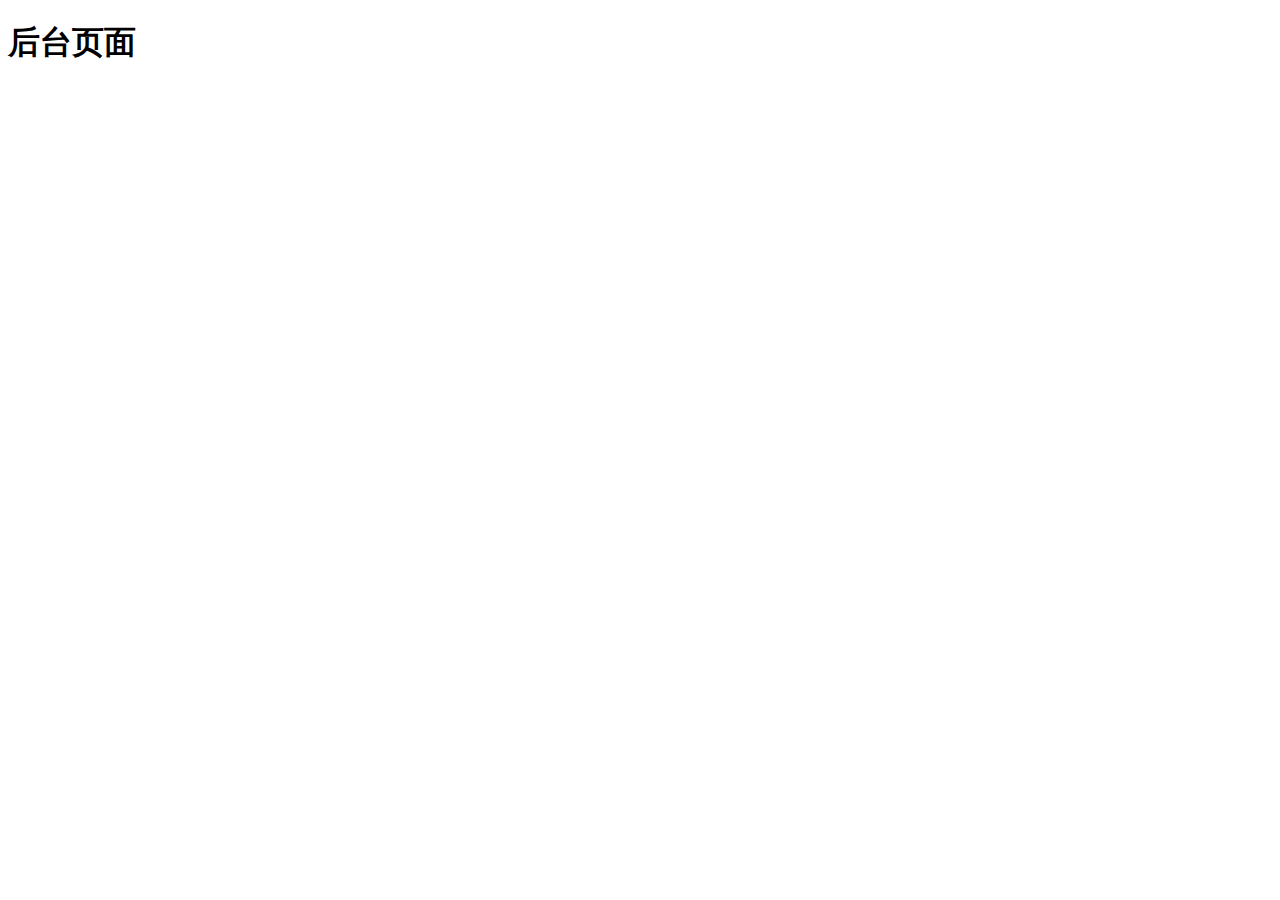
==== index.html @ e114744b "注册和登录功能已完成成" ====
<!DOCTYPE html>
<html lang="en">

<head>
    <meta charset="UTF-8">
    <meta http-equiv="X-UA-Compatible" content="IE=edge">
    <meta name="viewport" content="width=device-width, initial-scale=1.0">
    <title>Document</title>
</head>

<body>
    <H1>后台页面</H1>
</body>

</html>
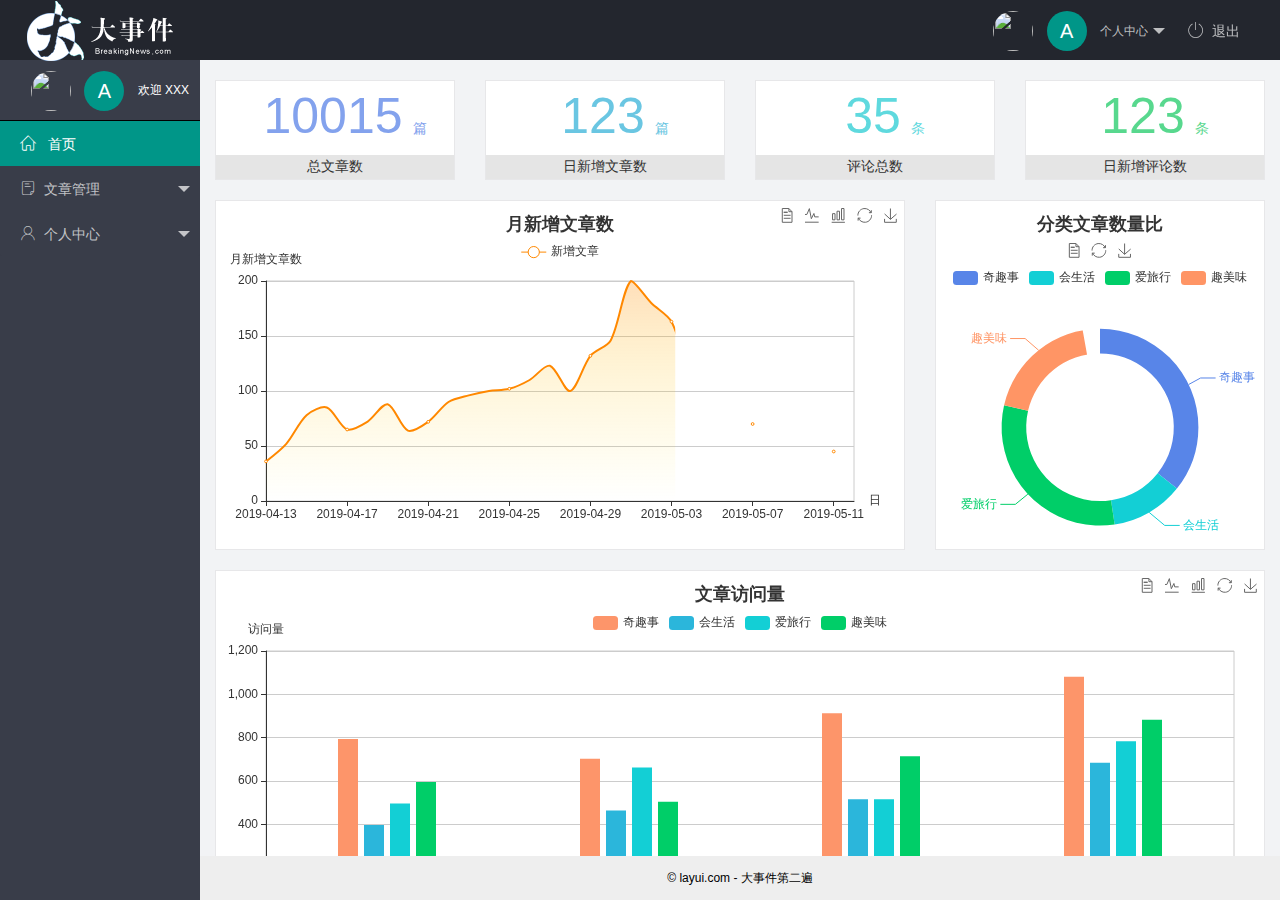
==== commit 8c85b439: "主页功能完成" ====
--- a/index.html
+++ b/index.html
@@ -5,11 +5,105 @@
     <meta charset="UTF-8">
     <meta http-equiv="X-UA-Compatible" content="IE=edge">
     <meta name="viewport" content="width=device-width, initial-scale=1.0">
-    <title>Document</title>
+    <title>大事件-后台布局</title>
+    <link rel="stylesheet" href="/assets/lib/layui/css/layui.css">
+    <link rel="stylesheet" href="/assets/fonts/iconfont.css">
+    <link rel="stylesheet" href="/assets/css/index.css">
 </head>
 
 <body>
-    <H1>后台页面</H1>
+
+    <body class="layui-layout-body">
+        <div class="layui-layout layui-layout-admin">
+            <div class="layui-header">
+                <div class="layui-logo">
+                    <img src="/assets/images/logo.png" alt="">
+                </div>
+                <!-- 头部个人中心 -->
+                <ul class="layui-nav layui-layout-right">
+                    <li class="layui-nav-item">
+                        <!-- 顶部头像区域 -->
+                        <a href="javascript:;" class="userinfo">
+                            <img src="http://t.cn/RCzsdCq" class="layui-nav-img">
+                            <span class="text-avatar">A</span>
+                            个人中心
+                        </a>
+                        <dl class="layui-nav-child">
+                            <dd><a href="">基本资料</a></dd>
+                            <dd><a href="">更换头像</a></dd>
+                            <dd><a href="">重置密码</a></dd>
+                        </dl>
+                    </li>
+                    <li class="layui-nav-item"><a href="" id="btnLogout"><span class="iconfont icon-tuichu"></span>退出</a></li>
+                </ul>
+            </div>
+
+            <div class="layui-side layui-bg-black">
+                <div class="layui-side-scroll">
+                    <!-- 侧边栏头像区 -->
+                    <div class="userinfo">
+                        <img src="http://t.cn/RCzsdCq" class="layui-nav-img">
+                        <span class="text-avatar">A</span>
+                        <span id="welcome">欢迎 XXX</span>
+                    </div>
+                    <!-- 左侧导航区域（可配合layui已有的垂直导航） -->
+                    <ul class="layui-nav layui-nav-tree " lay-shrink="all">
+                        <li class="layui-nav-item layui-this"><a href="/home/dashboard.html" target="fm">
+                                <span class="iconfont icon-home"></span>
+                                首页
+                            </a></li>
+
+                        <li class="layui-nav-item">
+                            <a class="" href="javascript:;"><span class="iconfont icon-16"></span>文章管理</a>
+
+                            <dl class="layui-nav-child">
+                                <dd><a href="javascript:;"><i class="layui-icon layui-icon-app"></i> 文章类别</a>
+                                </dd>
+                                <dd><a href="javascript:;"><i class="layui-icon layui-icon-app"></i> 文章列表</a>
+                                </dd>
+                                <dd><a href="javascript:;"><i class="layui-icon layui-icon-app"></i> 发表文章</a>
+                                </dd>
+                            </dl>
+                        </li>
+                        <li class="layui-nav-item">
+                            <a href="javascript:;"><span class="iconfont icon-user"></span>个人中心</a>
+                            <dl class="layui-nav-child">
+                                <dd><a href="javascript:;"><i class="layui-icon layui-icon-app"></i> 基本资料</a>
+                                </dd>
+                                <dd><a href="javascript:;"><i class="layui-icon layui-icon-app"></i> 更改头像</a>
+                                </dd>
+                                <dd><a href="javascript:;"><i class="layui-icon layui-icon-app"></i> 重置密码</a>
+                                </dd>
+                            </dl>
+                        </li>
+                    </ul>
+                </div>
+            </div>
+
+            <div class="layui-body">
+                <!-- 内容主体区域 -->
+                <iframe name="fm" src="/home/dashboard.html" frameborder="0"></iframe>
+            </div>
+
+            <div class="layui-footer">
+                <!-- 底部固定区域 -->
+                © layui.com - 大事件第二遍
+            </div>
+        </div>
+
+
+
+        <!-- 引入 layui -->
+        <script src="/assets/lib/layui/layui.all.js"></script>
+        <!-- 引入 jQuery -->
+        <script src="/assets/lib/jquery.js"></script>
+        <!-- 引入 baseAPI -->
+        <script src="/assets/js/baseAPI.js"></script>
+        <!-- 引入本页面js -->
+        <script src="/assets/js/index.js"></script>
+    </body>
+
+</html>
 </body>
 
 </html>--- a/assets/lib/layui/css/layui.css
+++ b/assets/lib/layui/css/layui.css
@@ -0,0 +1,2 @@
+/** layui-v2.5.5 MIT License By https://www.layui.com */
+ .layui-inline,img{display:inline-block;vertical-align:middle}h1,h2,h3,h4,h5,h6{font-weight:400}.layui-edge,.layui-header,.layui-inline,.layui-main{position:relative}.layui-body,.layui-edge,.layui-elip{overflow:hidden}.layui-btn,.layui-edge,.layui-inline,img{vertical-align:middle}.layui-btn,.layui-disabled,.layui-icon,.layui-unselect{-moz-user-select:none;-webkit-user-select:none;-ms-user-select:none}.layui-elip,.layui-form-checkbox span,.layui-form-pane .layui-form-label{text-overflow:ellipsis;white-space:nowrap}.layui-breadcrumb,.layui-tree-btnGroup{visibility:hidden}blockquote,body,button,dd,div,dl,dt,form,h1,h2,h3,h4,h5,h6,input,li,ol,p,pre,td,textarea,th,ul{margin:0;padding:0;-webkit-tap-highlight-color:rgba(0,0,0,0)}a:active,a:hover{outline:0}img{border:none}li{list-style:none}table{border-collapse:collapse;border-spacing:0}h4,h5,h6{font-size:100%}button,input,optgroup,option,select,textarea{font-family:inherit;font-size:inherit;font-style:inherit;font-weight:inherit;outline:0}pre{white-space:pre-wrap;white-space:-moz-pre-wrap;white-space:-pre-wrap;white-space:-o-pre-wrap;word-wrap:break-word}body{line-height:24px;font:14px Helvetica Neue,Helvetica,PingFang SC,Tahoma,Arial,sans-serif}hr{height:1px;margin:10px 0;border:0;clear:both}a{color:#333;text-decoration:none}a:hover{color:#777}a cite{font-style:normal;*cursor:pointer}.layui-border-box,.layui-border-box *{box-sizing:border-box}.layui-box,.layui-box *{box-sizing:content-box}.layui-clear{clear:both;*zoom:1}.layui-clear:after{content:'\20';clear:both;*zoom:1;display:block;height:0}.layui-inline{*display:inline;*zoom:1}.layui-edge{display:inline-block;width:0;height:0;border-width:6px;border-style:dashed;border-color:transparent}.layui-edge-top{top:-4px;border-bottom-color:#999;border-bottom-style:solid}.layui-edge-right{border-left-color:#999;border-left-style:solid}.layui-edge-bottom{top:2px;border-top-color:#999;border-top-style:solid}.layui-edge-left{border-right-color:#999;border-right-style:solid}.layui-disabled,.layui-disabled:hover{color:#d2d2d2!important;cursor:not-allowed!important}.layui-circle{border-radius:100%}.layui-show{display:block!important}.layui-hide{display:none!important}@font-face{font-family:layui-icon;src:url(../font/iconfont.eot?v=250);src:url(../font/iconfont.eot?v=250#iefix) format('embedded-opentype'),url(../font/iconfont.woff2?v=250) format('woff2'),url(../font/iconfont.woff?v=250) format('woff'),url(../font/iconfont.ttf?v=250) format('truetype'),url(../font/iconfont.svg?v=250#layui-icon) format('svg')}.layui-icon{font-family:layui-icon!important;font-size:16px;font-style:normal;-webkit-font-smoothing:antialiased;-moz-osx-font-smoothing:grayscale}.layui-icon-reply-fill:before{content:"\e611"}.layui-icon-set-fill:before{content:"\e614"}.layui-icon-menu-fill:before{content:"\e60f"}.layui-icon-search:before{content:"\e615"}.layui-icon-share:before{content:"\e641"}.layui-icon-set-sm:before{content:"\e620"}.layui-icon-engine:before{content:"\e628"}.layui-icon-close:before{content:"\1006"}.layui-icon-close-fill:before{content:"\1007"}.layui-icon-chart-screen:before{content:"\e629"}.layui-icon-star:before{content:"\e600"}.layui-icon-circle-dot:before{content:"\e617"}.layui-icon-chat:before{content:"\e606"}.layui-icon-release:before{content:"\e609"}.layui-icon-list:before{content:"\e60a"}.layui-icon-chart:before{content:"\e62c"}.layui-icon-ok-circle:before{content:"\1005"}.layui-icon-layim-theme:before{content:"\e61b"}.layui-icon-table:before{content:"\e62d"}.layui-icon-right:before{content:"\e602"}.layui-icon-left:before{content:"\e603"}.layui-icon-cart-simple:before{content:"\e698"}.layui-icon-face-cry:before{content:"\e69c"}.layui-icon-face-smile:before{content:"\e6af"}.layui-icon-survey:before{content:"\e6b2"}.layui-icon-tree:before{content:"\e62e"}.layui-icon-upload-circle:before{content:"\e62f"}.layui-icon-add-circle:before{content:"\e61f"}.layui-icon-download-circle:before{content:"\e601"}.layui-icon-templeate-1:before{content:"\e630"}.layui-icon-util:before{content:"\e631"}.layui-icon-face-surprised:before{content:"\e664"}.layui-icon-edit:before{content:"\e642"}.layui-icon-speaker:before{content:"\e645"}.layui-icon-down:before{content:"\e61a"}.layui-icon-file:before{content:"\e621"}.layui-icon-layouts:before{content:"\e632"}.layui-icon-rate-half:before{content:"\e6c9"}.layui-icon-add-circle-fine:before{content:"\e608"}.layui-icon-prev-circle:before{content:"\e633"}.layui-icon-read:before{content:"\e705"}.layui-icon-404:before{content:"\e61c"}.layui-icon-carousel:before{content:"\e634"}.layui-icon-help:before{content:"\e607"}.layui-icon-code-circle:before{content:"\e635"}.layui-icon-water:before{content:"\e636"}.layui-icon-username:before{content:"\e66f"}.layui-icon-find-fill:before{content:"\e670"}.layui-icon-about:before{content:"\e60b"}.layui-icon-location:before{content:"\e715"}.layui-icon-up:before{content:"\e619"}.layui-icon-pause:before{content:"\e651"}.layui-icon-date:before{content:"\e637"}.layui-icon-layim-uploadfile:before{content:"\e61d"}.layui-icon-delete:before{content:"\e640"}.layui-icon-play:before{content:"\e652"}.layui-icon-top:before{content:"\e604"}.layui-icon-friends:before{content:"\e612"}.layui-icon-refresh-3:before{content:"\e9aa"}.layui-icon-ok:before{content:"\e605"}.layui-icon-layer:before{content:"\e638"}.layui-icon-face-smile-fine:before{content:"\e60c"}.layui-icon-dollar:before{content:"\e659"}.layui-icon-group:before{content:"\e613"}.layui-icon-layim-download:before{content:"\e61e"}.layui-icon-picture-fine:before{content:"\e60d"}.layui-icon-link:before{content:"\e64c"}.layui-icon-diamond:before{content:"\e735"}.layui-icon-log:before{content:"\e60e"}.layui-icon-rate-solid:before{content:"\e67a"}.layui-icon-fonts-del:before{content:"\e64f"}.layui-icon-unlink:before{content:"\e64d"}.layui-icon-fonts-clear:before{content:"\e639"}.layui-icon-triangle-r:before{content:"\e623"}.layui-icon-circle:before{content:"\e63f"}.layui-icon-radio:before{content:"\e643"}.layui-icon-align-center:before{content:"\e647"}.layui-icon-align-right:before{content:"\e648"}.layui-icon-align-left:before{content:"\e649"}.layui-icon-loading-1:before{content:"\e63e"}.layui-icon-return:before{content:"\e65c"}.layui-icon-fonts-strong:before{content:"\e62b"}.layui-icon-upload:before{content:"\e67c"}.layui-icon-dialogue:before{content:"\e63a"}.layui-icon-video:before{content:"\e6ed"}.layui-icon-headset:before{content:"\e6fc"}.layui-icon-cellphone-fine:before{content:"\e63b"}.layui-icon-add-1:before{content:"\e654"}.layui-icon-face-smile-b:before{content:"\e650"}.layui-icon-fonts-html:before{content:"\e64b"}.layui-icon-form:before{content:"\e63c"}.layui-icon-cart:before{content:"\e657"}.layui-icon-camera-fill:before{content:"\e65d"}.layui-icon-tabs:before{content:"\e62a"}.layui-icon-fonts-code:before{content:"\e64e"}.layui-icon-fire:before{content:"\e756"}.layui-icon-set:before{content:"\e716"}.layui-icon-fonts-u:before{content:"\e646"}.layui-icon-triangle-d:before{content:"\e625"}.layui-icon-tips:before{content:"\e702"}.layui-icon-picture:before{content:"\e64a"}.layui-icon-more-vertical:before{content:"\e671"}.layui-icon-flag:before{content:"\e66c"}.layui-icon-loading:before{content:"\e63d"}.layui-icon-fonts-i:before{content:"\e644"}.layui-icon-refresh-1:before{content:"\e666"}.layui-icon-rmb:before{content:"\e65e"}.layui-icon-home:before{content:"\e68e"}.layui-icon-user:before{content:"\e770"}.layui-icon-notice:before{content:"\e667"}.layui-icon-login-weibo:before{content:"\e675"}.layui-icon-voice:before{content:"\e688"}.layui-icon-upload-drag:before{content:"\e681"}.layui-icon-login-qq:before{content:"\e676"}.layui-icon-snowflake:before{content:"\e6b1"}.layui-icon-file-b:before{content:"\e655"}.layui-icon-template:before{content:"\e663"}.layui-icon-auz:before{content:"\e672"}.layui-icon-console:before{content:"\e665"}.layui-icon-app:before{content:"\e653"}.layui-icon-prev:before{content:"\e65a"}.layui-icon-website:before{content:"\e7ae"}.layui-icon-next:before{content:"\e65b"}.layui-icon-component:before{content:"\e857"}.layui-icon-more:before{content:"\e65f"}.layui-icon-login-wechat:before{content:"\e677"}.layui-icon-shrink-right:before{content:"\e668"}.layui-icon-spread-left:before{content:"\e66b"}.layui-icon-camera:before{content:"\e660"}.layui-icon-note:before{content:"\e66e"}.layui-icon-refresh:before{content:"\e669"}.layui-icon-female:before{content:"\e661"}.layui-icon-male:before{content:"\e662"}.layui-icon-password:before{content:"\e673"}.layui-icon-senior:before{content:"\e674"}.layui-icon-theme:before{content:"\e66a"}.layui-icon-tread:before{content:"\e6c5"}.layui-icon-praise:before{content:"\e6c6"}.layui-icon-star-fill:before{content:"\e658"}.layui-icon-rate:before{content:"\e67b"}.layui-icon-template-1:before{content:"\e656"}.layui-icon-vercode:before{content:"\e679"}.layui-icon-cellphone:before{content:"\e678"}.layui-icon-screen-full:before{content:"\e622"}.layui-icon-screen-restore:before{content:"\e758"}.layui-icon-cols:before{content:"\e610"}.layui-icon-export:before{content:"\e67d"}.layui-icon-print:before{content:"\e66d"}.layui-icon-slider:before{content:"\e714"}.layui-icon-addition:before{content:"\e624"}.layui-icon-subtraction:before{content:"\e67e"}.layui-icon-service:before{content:"\e626"}.layui-icon-transfer:before{content:"\e691"}.layui-main{width:1140px;margin:0 auto}.layui-header{z-index:1000;height:60px}.layui-header a:hover{transition:all .5s;-webkit-transition:all .5s}.layui-side{position:fixed;left:0;top:0;bottom:0;z-index:999;width:200px;overflow-x:hidden}.layui-side-scroll{position:relative;width:220px;height:100%;overflow-x:hidden}.layui-body{position:absolute;left:200px;right:0;top:0;bottom:0;z-index:998;width:auto;overflow-y:auto;box-sizing:border-box}.layui-layout-body{overflow:hidden}.layui-layout-admin .layui-header{background-color:#23262E}.layui-layout-admin .layui-side{top:60px;width:200px;overflow-x:hidden}.layui-layout-admin .layui-body{position:fixed;top:60px;bottom:44px}.layui-layout-admin .layui-main{width:auto;margin:0 15px}.layui-layout-admin .layui-footer{position:fixed;left:200px;right:0;bottom:0;height:44px;line-height:44px;padding:0 15px;background-color:#eee}.layui-layout-admin .layui-logo{position:absolute;left:0;top:0;width:200px;height:100%;line-height:60px;text-align:center;color:#009688;font-size:16px}.layui-layout-admin .layui-header .layui-nav{background:0 0}.layui-layout-left{position:absolute!important;left:200px;top:0}.layui-layout-right{position:absolute!important;right:0;top:0}.layui-container{position:relative;margin:0 auto;padding:0 15px;box-sizing:border-box}.layui-fluid{position:relative;margin:0 auto;padding:0 15px}.layui-row:after,.layui-row:before{content:'';display:block;clear:both}.layui-col-lg1,.layui-col-lg10,.layui-col-lg11,.layui-col-lg12,.layui-col-lg2,.layui-col-lg3,.layui-col-lg4,.layui-col-lg5,.layui-col-lg6,.layui-col-lg7,.layui-col-lg8,.layui-col-lg9,.layui-col-md1,.layui-col-md10,.layui-col-md11,.layui-col-md12,.layui-col-md2,.layui-col-md3,.layui-col-md4,.layui-col-md5,.layui-col-md6,.layui-col-md7,.layui-col-md8,.layui-col-md9,.layui-col-sm1,.layui-col-sm10,.layui-col-sm11,.layui-col-sm12,.layui-col-sm2,.layui-col-sm3,.layui-col-sm4,.layui-col-sm5,.layui-col-sm6,.layui-col-sm7,.layui-col-sm8,.layui-col-sm9,.layui-col-xs1,.layui-col-xs10,.layui-col-xs11,.layui-col-xs12,.layui-col-xs2,.layui-col-xs3,.layui-col-xs4,.layui-col-xs5,.layui-col-xs6,.layui-col-xs7,.layui-col-xs8,.layui-col-xs9{position:relative;display:block;box-sizing:border-box}.layui-col-xs1,.layui-col-xs10,.layui-col-xs11,.layui-col-xs12,.layui-col-xs2,.layui-col-xs3,.layui-col-xs4,.layui-col-xs5,.layui-col-xs6,.layui-col-xs7,.layui-col-xs8,.layui-col-xs9{float:left}.layui-col-xs1{width:8.33333333%}.layui-col-xs2{width:16.66666667%}.layui-col-xs3{width:25%}.layui-col-xs4{width:33.33333333%}.layui-col-xs5{width:41.66666667%}.layui-col-xs6{width:50%}.layui-col-xs7{width:58.33333333%}.layui-col-xs8{width:66.66666667%}.layui-col-xs9{width:75%}.layui-col-xs10{width:83.33333333%}.layui-col-xs11{width:91.66666667%}.layui-col-xs12{width:100%}.layui-col-xs-offset1{margin-left:8.33333333%}.layui-col-xs-offset2{margin-left:16.66666667%}.layui-col-xs-offset3{margin-left:25%}.layui-col-xs-offset4{margin-left:33.33333333%}.layui-col-xs-offset5{margin-left:41.66666667%}.layui-col-xs-offset6{margin-left:50%}.layui-col-xs-offset7{margin-left:58.33333333%}.layui-col-xs-offset8{margin-left:66.66666667%}.layui-col-xs-offset9{margin-left:75%}.layui-col-xs-offset10{margin-left:83.33333333%}.layui-col-xs-offset11{margin-left:91.66666667%}.layui-col-xs-offset12{margin-left:100%}@media screen and (max-width:768px){.layui-hide-xs{display:none!important}.layui-show-xs-block{display:block!important}.layui-show-xs-inline{display:inline!important}.layui-show-xs-inline-block{display:inline-block!important}}@media screen and (min-width:768px){.layui-container{width:750px}.layui-hide-sm{display:none!important}.layui-show-sm-block{display:block!important}.layui-show-sm-inline{display:inline!important}.layui-show-sm-inline-block{display:inline-block!important}.layui-col-sm1,.layui-col-sm10,.layui-col-sm11,.layui-col-sm12,.layui-col-sm2,.layui-col-sm3,.layui-col-sm4,.layui-col-sm5,.layui-col-sm6,.layui-col-sm7,.layui-col-sm8,.layui-col-sm9{float:left}.layui-col-sm1{width:8.33333333%}.layui-col-sm2{width:16.66666667%}.layui-col-sm3{width:25%}.layui-col-sm4{width:33.33333333%}.layui-col-sm5{width:41.66666667%}.layui-col-sm6{width:50%}.layui-col-sm7{width:58.33333333%}.layui-col-sm8{width:66.66666667%}.layui-col-sm9{width:75%}.layui-col-sm10{width:83.33333333%}.layui-col-sm11{width:91.66666667%}.layui-col-sm12{width:100%}.layui-col-sm-offset1{margin-left:8.33333333%}.layui-col-sm-offset2{margin-left:16.66666667%}.layui-col-sm-offset3{margin-left:25%}.layui-col-sm-offset4{margin-left:33.33333333%}.layui-col-sm-offset5{margin-left:41.66666667%}.layui-col-sm-offset6{margin-left:50%}.layui-col-sm-offset7{margin-left:58.33333333%}.layui-col-sm-offset8{margin-left:66.66666667%}.layui-col-sm-offset9{margin-left:75%}.layui-col-sm-offset10{margin-left:83.33333333%}.layui-col-sm-offset11{margin-left:91.66666667%}.layui-col-sm-offset12{margin-left:100%}}@media screen and (min-width:992px){.layui-container{width:970px}.layui-hide-md{display:none!important}.layui-show-md-block{display:block!important}.layui-show-md-inline{display:inline!important}.layui-show-md-inline-block{display:inline-block!important}.layui-col-md1,.layui-col-md10,.layui-col-md11,.layui-col-md12,.layui-col-md2,.layui-col-md3,.layui-col-md4,.layui-col-md5,.layui-col-md6,.layui-col-md7,.layui-col-md8,.layui-col-md9{float:left}.layui-col-md1{width:8.33333333%}.layui-col-md2{width:16.66666667%}.layui-col-md3{width:25%}.layui-col-md4{width:33.33333333%}.layui-col-md5{width:41.66666667%}.layui-col-md6{width:50%}.layui-col-md7{width:58.33333333%}.layui-col-md8{width:66.66666667%}.layui-col-md9{width:75%}.layui-col-md10{width:83.33333333%}.layui-col-md11{width:91.66666667%}.layui-col-md12{width:100%}.layui-col-md-offset1{margin-left:8.33333333%}.layui-col-md-offset2{margin-left:16.66666667%}.layui-col-md-offset3{margin-left:25%}.layui-col-md-offset4{margin-left:33.33333333%}.layui-col-md-offset5{margin-left:41.66666667%}.layui-col-md-offset6{margin-left:50%}.layui-col-md-offset7{margin-left:58.33333333%}.layui-col-md-offset8{margin-left:66.66666667%}.layui-col-md-offset9{margin-left:75%}.layui-col-md-offset10{margin-left:83.33333333%}.layui-col-md-offset11{margin-left:91.66666667%}.layui-col-md-offset12{margin-left:100%}}@media screen and (min-width:1200px){.layui-container{width:1170px}.layui-hide-lg{display:none!important}.layui-show-lg-block{display:block!important}.layui-show-lg-inline{display:inline!important}.layui-show-lg-inline-block{display:inline-block!important}.layui-col-lg1,.layui-col-lg10,.layui-col-lg11,.layui-col-lg12,.layui-col-lg2,.layui-col-lg3,.layui-col-lg4,.layui-col-lg5,.layui-col-lg6,.layui-col-lg7,.layui-col-lg8,.layui-col-lg9{float:left}.layui-col-lg1{width:8.33333333%}.layui-col-lg2{width:16.66666667%}.layui-col-lg3{width:25%}.layui-col-lg4{width:33.33333333%}.layui-col-lg5{width:41.66666667%}.layui-col-lg6{width:50%}.layui-col-lg7{width:58.33333333%}.layui-col-lg8{width:66.66666667%}.layui-col-lg9{width:75%}.layui-col-lg10{width:83.33333333%}.layui-col-lg11{width:91.66666667%}.layui-col-lg12{width:100%}.layui-col-lg-offset1{margin-left:8.33333333%}.layui-col-lg-offset2{margin-left:16.66666667%}.layui-col-lg-offset3{margin-left:25%}.layui-col-lg-offset4{margin-left:33.33333333%}.layui-col-lg-offset5{margin-left:41.66666667%}.layui-col-lg-offset6{margin-left:50%}.layui-col-lg-offset7{margin-left:58.33333333%}.layui-col-lg-offset8{margin-left:66.66666667%}.layui-col-lg-offset9{margin-left:75%}.layui-col-lg-offset10{margin-left:83.33333333%}.layui-col-lg-offset11{margin-left:91.66666667%}.layui-col-lg-offset12{margin-left:100%}}.layui-col-space1{margin:-.5px}.layui-col-space1>*{padding:.5px}.layui-col-space3{margin:-1.5px}.layui-col-space3>*{padding:1.5px}.layui-col-space5{margin:-2.5px}.layui-col-space5>*{padding:2.5px}.layui-col-space8{margin:-3.5px}.layui-col-space8>*{padding:3.5px}.layui-col-space10{margin:-5px}.layui-col-space10>*{padding:5px}.layui-col-space12{margin:-6px}.layui-col-space12>*{padding:6px}.layui-col-space15{margin:-7.5px}.layui-col-space15>*{padding:7.5px}.layui-col-space18{margin:-9px}.layui-col-space18>*{padding:9px}.layui-col-space20{margin:-10px}.layui-col-space20>*{padding:10px}.layui-col-space22{margin:-11px}.layui-col-space22>*{padding:11px}.layui-col-space25{margin:-12.5px}.layui-col-space25>*{padding:12.5px}.layui-col-space30{margin:-15px}.layui-col-space30>*{padding:15px}.layui-btn,.layui-input,.layui-select,.layui-textarea,.layui-upload-button{outline:0;-webkit-appearance:none;transition:all .3s;-webkit-transition:all .3s;box-sizing:border-box}.layui-elem-quote{margin-bottom:10px;padding:15px;line-height:22px;border-left:5px solid #009688;border-radius:0 2px 2px 0;background-color:#f2f2f2}.layui-quote-nm{border-style:solid;border-width:1px 1px 1px 5px;background:0 0}.layui-elem-field{margin-bottom:10px;padding:0;border-width:1px;border-style:solid}.layui-elem-field legend{margin-left:20px;padding:0 10px;font-size:20px;font-weight:300}.layui-field-title{margin:10px 0 20px;border-width:1px 0 0}.layui-field-box{padding:10px 15px}.layui-field-title .layui-field-box{padding:10px 0}.layui-progress{position:relative;height:6px;border-radius:20px;background-color:#e2e2e2}.layui-progress-bar{position:absolute;left:0;top:0;width:0;max-width:100%;height:6px;border-radius:20px;text-align:right;background-color:#5FB878;transition:all .3s;-webkit-transition:all .3s}.layui-progress-big,.layui-progress-big .layui-progress-bar{height:18px;line-height:18px}.layui-progress-text{position:relative;top:-20px;line-height:18px;font-size:12px;color:#666}.layui-progress-big .layui-progress-text{position:static;padding:0 10px;color:#fff}.layui-collapse{border-width:1px;border-style:solid;border-radius:2px}.layui-colla-content,.layui-colla-item{border-top-width:1px;border-top-style:solid}.layui-colla-item:first-child{border-top:none}.layui-colla-title{position:relative;height:42px;line-height:42px;padding:0 15px 0 35px;color:#333;background-color:#f2f2f2;cursor:pointer;font-size:14px;overflow:hidden}.layui-colla-content{display:none;padding:10px 15px;line-height:22px;color:#666}.layui-colla-icon{position:absolute;left:15px;top:0;font-size:14px}.layui-card{margin-bottom:15px;border-radius:2px;background-color:#fff;box-shadow:0 1px 2px 0 rgba(0,0,0,.05)}.layui-card:last-child{margin-bottom:0}.layui-card-header{position:relative;height:42px;line-height:42px;padding:0 15px;border-bottom:1px solid #f6f6f6;color:#333;border-radius:2px 2px 0 0;font-size:14px}.layui-bg-black,.layui-bg-blue,.layui-bg-cyan,.layui-bg-green,.layui-bg-orange,.layui-bg-red{color:#fff!important}.layui-card-body{position:relative;padding:10px 15px;line-height:24px}.layui-card-body[pad15]{padding:15px}.layui-card-body[pad20]{padding:20px}.layui-card-body .layui-table{margin:5px 0}.layui-card .layui-tab{margin:0}.layui-panel-window{position:relative;padding:15px;border-radius:0;border-top:5px solid #E6E6E6;background-color:#fff}.layui-auxiliar-moving{position:fixed;left:0;right:0;top:0;bottom:0;width:100%;height:100%;background:0 0;z-index:9999999999}.layui-form-label,.layui-form-mid,.layui-form-select,.layui-input-block,.layui-input-inline,.layui-textarea{position:relative}.layui-bg-red{background-color:#FF5722!important}.layui-bg-orange{background-color:#FFB800!important}.layui-bg-green{background-color:#009688!important}.layui-bg-cyan{background-color:#2F4056!important}.layui-bg-blue{background-color:#1E9FFF!important}.layui-bg-black{background-color:#393D49!important}.layui-bg-gray{background-color:#eee!important;color:#666!important}.layui-badge-rim,.layui-colla-content,.layui-colla-item,.layui-collapse,.layui-elem-field,.layui-form-pane .layui-form-item[pane],.layui-form-pane .layui-form-label,.layui-input,.layui-layedit,.layui-layedit-tool,.layui-quote-nm,.layui-select,.layui-tab-bar,.layui-tab-card,.layui-tab-title,.layui-tab-title .layui-this:after,.layui-textarea{border-color:#e6e6e6}.layui-timeline-item:before,hr{background-color:#e6e6e6}.layui-text{line-height:22px;font-size:14px;color:#666}.layui-text h1,.layui-text h2,.layui-text h3{font-weight:500;color:#333}.layui-text h1{font-size:30px}.layui-text h2{font-size:24px}.layui-text h3{font-size:18px}.layui-text a:not(.layui-btn){color:#01AAED}.layui-text a:not(.layui-btn):hover{text-decoration:underline}.layui-text ul{padding:5px 0 5px 15px}.layui-text ul li{margin-top:5px;list-style-type:disc}.layui-text em,.layui-word-aux{color:#999!important;padding:0 5px!important}.layui-btn{display:inline-block;height:38px;line-height:38px;padding:0 18px;background-color:#009688;color:#fff;white-space:nowrap;text-align:center;font-size:14px;border:none;border-radius:2px;cursor:pointer}.layui-btn:hover{opacity:.8;filter:alpha(opacity=80);color:#fff}.layui-btn:active{opacity:1;filter:alpha(opacity=100)}.layui-btn+.layui-btn{margin-left:10px}.layui-btn-container{font-size:0}.layui-btn-container .layui-btn{margin-right:10px;margin-bottom:10px}.layui-btn-container .layui-btn+.layui-btn{margin-left:0}.layui-table .layui-btn-container .layui-btn{margin-bottom:9px}.layui-btn-radius{border-radius:100px}.layui-btn .layui-icon{margin-right:3px;font-size:18px;vertical-align:bottom;vertical-align:middle\9}.layui-btn-primary{border:1px solid #C9C9C9;background-color:#fff;color:#555}.layui-btn-primary:hover{border-color:#009688;color:#333}.layui-btn-normal{background-color:#1E9FFF}.layui-btn-warm{background-color:#FFB800}.layui-btn-danger{background-color:#FF5722}.layui-btn-checked{background-color:#5FB878}.layui-btn-disabled,.layui-btn-disabled:active,.layui-btn-disabled:hover{border:1px solid #e6e6e6;background-color:#FBFBFB;color:#C9C9C9;cursor:not-allowed;opacity:1}.layui-btn-lg{height:44px;line-height:44px;padding:0 25px;font-size:16px}.layui-btn-sm{height:30px;line-height:30px;padding:0 10px;font-size:12px}.layui-btn-sm i{font-size:16px!important}.layui-btn-xs{height:22px;line-height:22px;padding:0 5px;font-size:12px}.layui-btn-xs i{font-size:14px!important}.layui-btn-group{display:inline-block;vertical-align:middle;font-size:0}.layui-btn-group .layui-btn{margin-left:0!important;margin-right:0!important;border-left:1px solid rgba(255,255,255,.5);border-radius:0}.layui-btn-group .layui-btn-primary{border-left:none}.layui-btn-group .layui-btn-primary:hover{border-color:#C9C9C9;color:#009688}.layui-btn-group .layui-btn:first-child{border-left:none;border-radius:2px 0 0 2px}.layui-btn-group .layui-btn-primary:first-child{border-left:1px solid #c9c9c9}.layui-btn-group .layui-btn:last-child{border-radius:0 2px 2px 0}.layui-btn-group .layui-btn+.layui-btn{margin-left:0}.layui-btn-group+.layui-btn-group{margin-left:10px}.layui-btn-fluid{width:100%}.layui-input,.layui-select,.layui-textarea{height:38px;line-height:1.3;line-height:38px\9;border-width:1px;border-style:solid;background-color:#fff;border-radius:2px}.layui-input::-webkit-input-placeholder,.layui-select::-webkit-input-placeholder,.layui-textarea::-webkit-input-placeholder{line-height:1.3}.layui-input,.layui-textarea{display:block;width:100%;padding-left:10px}.layui-input:hover,.layui-textarea:hover{border-color:#D2D2D2!important}.layui-input:focus,.layui-textarea:focus{border-color:#C9C9C9!important}.layui-textarea{min-height:100px;height:auto;line-height:20px;padding:6px 10px;resize:vertical}.layui-select{padding:0 10px}.layui-form input[type=checkbox],.layui-form input[type=radio],.layui-form select{display:none}.layui-form [lay-ignore]{display:initial}.layui-form-item{margin-bottom:15px;clear:both;*zoom:1}.layui-form-item:after{content:'\20';clear:both;*zoom:1;display:block;height:0}.layui-form-label{float:left;display:block;padding:9px 15px;width:80px;font-weight:400;line-height:20px;text-align:right}.layui-form-label-col{display:block;float:none;padding:9px 0;line-height:20px;text-align:left}.layui-form-item .layui-inline{margin-bottom:5px;margin-right:10px}.layui-input-block{margin-left:110px;min-height:36px}.layui-input-inline{display:inline-block;vertical-align:middle}.layui-form-item .layui-input-inline{float:left;width:190px;margin-right:10px}.layui-form-text .layui-input-inline{width:auto}.layui-form-mid{float:left;display:block;padding:9px 0!important;line-height:20px;margin-right:10px}.layui-form-danger+.layui-form-select .layui-input,.layui-form-danger:focus{border-color:#FF5722!important}.layui-form-select .layui-input{padding-right:30px;cursor:pointer}.layui-form-select .layui-edge{position:absolute;right:10px;top:50%;margin-top:-3px;cursor:pointer;border-width:6px;border-top-color:#c2c2c2;border-top-style:solid;transition:all .3s;-webkit-transition:all .3s}.layui-form-select dl{display:none;position:absolute;left:0;top:42px;padding:5px 0;z-index:899;min-width:100%;border:1px solid #d2d2d2;max-height:300px;overflow-y:auto;background-color:#fff;border-radius:2px;box-shadow:0 2px 4px rgba(0,0,0,.12);box-sizing:border-box}.layui-form-select dl dd,.layui-form-select dl dt{padding:0 10px;line-height:36px;white-space:nowrap;overflow:hidden;text-overflow:ellipsis}.layui-form-select dl dt{font-size:12px;color:#999}.layui-form-select dl dd{cursor:pointer}.layui-form-select dl dd:hover{background-color:#f2f2f2;-webkit-transition:.5s all;transition:.5s all}.layui-form-select .layui-select-group dd{padding-left:20px}.layui-form-select dl dd.layui-select-tips{padding-left:10px!important;color:#999}.layui-form-select dl dd.layui-this{background-color:#5FB878;color:#fff}.layui-form-checkbox,.layui-form-select dl dd.layui-disabled{background-color:#fff}.layui-form-selected dl{display:block}.layui-form-checkbox,.layui-form-checkbox *,.layui-form-switch{display:inline-block;vertical-align:middle}.layui-form-selected .layui-edge{margin-top:-9px;-webkit-transform:rotate(180deg);transform:rotate(180deg);margin-top:-3px\9}:root .layui-form-selected .layui-edge{margin-top:-9px\0/IE9}.layui-form-selectup dl{top:auto;bottom:42px}.layui-select-none{margin:5px 0;text-align:center;color:#999}.layui-select-disabled .layui-disabled{border-color:#eee!important}.layui-select-disabled .layui-edge{border-top-color:#d2d2d2}.layui-form-checkbox{position:relative;height:30px;line-height:30px;margin-right:10px;padding-right:30px;cursor:pointer;font-size:0;-webkit-transition:.1s linear;transition:.1s linear;box-sizing:border-box}.layui-form-checkbox span{padding:0 10px;height:100%;font-size:14px;border-radius:2px 0 0 2px;background-color:#d2d2d2;color:#fff;overflow:hidden}.layui-form-checkbox:hover span{background-color:#c2c2c2}.layui-form-checkbox i{position:absolute;right:0;top:0;width:30px;height:28px;border:1px solid #d2d2d2;border-left:none;border-radius:0 2px 2px 0;color:#fff;font-size:20px;text-align:center}.layui-form-checkbox:hover i{border-color:#c2c2c2;color:#c2c2c2}.layui-form-checked,.layui-form-checked:hover{border-color:#5FB878}.layui-form-checked span,.layui-form-checked:hover span{background-color:#5FB878}.layui-form-checked i,.layui-form-checked:hover i{color:#5FB878}.layui-form-item .layui-form-checkbox{margin-top:4px}.layui-form-checkbox[lay-skin=primary]{height:auto!important;line-height:normal!important;min-width:18px;min-height:18px;border:none!important;margin-right:0;padding-left:28px;padding-right:0;background:0 0}.layui-form-checkbox[lay-skin=primary] span{padding-left:0;padding-right:15px;line-height:18px;background:0 0;color:#666}.layui-form-checkbox[lay-skin=primary] i{right:auto;left:0;width:16px;height:16px;line-height:16px;border:1px solid #d2d2d2;font-size:12px;border-radius:2px;background-color:#fff;-webkit-transition:.1s linear;transition:.1s linear}.layui-form-checkbox[lay-skin=primary]:hover i{border-color:#5FB878;color:#fff}.layui-form-checked[lay-skin=primary] i{border-color:#5FB878!important;background-color:#5FB878;color:#fff}.layui-checkbox-disbaled[lay-skin=primary] span{background:0 0!important;color:#c2c2c2}.layui-checkbox-disbaled[lay-skin=primary]:hover i{border-color:#d2d2d2}.layui-form-item .layui-form-checkbox[lay-skin=primary]{margin-top:10px}.layui-form-switch{position:relative;height:22px;line-height:22px;min-width:35px;padding:0 5px;margin-top:8px;border:1px solid #d2d2d2;border-radius:20px;cursor:pointer;background-color:#fff;-webkit-transition:.1s linear;transition:.1s linear}.layui-form-switch i{position:absolute;left:5px;top:3px;width:16px;height:16px;border-radius:20px;background-color:#d2d2d2;-webkit-transition:.1s linear;transition:.1s linear}.layui-form-switch em{position:relative;top:0;width:25px;margin-left:21px;padding:0!important;text-align:center!important;color:#999!important;font-style:normal!important;font-size:12px}.layui-form-onswitch{border-color:#5FB878;background-color:#5FB878}.layui-checkbox-disbaled,.layui-checkbox-disbaled i{border-color:#e2e2e2!important}.layui-form-onswitch i{left:100%;margin-left:-21px;background-color:#fff}.layui-form-onswitch em{margin-left:5px;margin-right:21px;color:#fff!important}.layui-checkbox-disbaled span{background-color:#e2e2e2!important}.layui-checkbox-disbaled:hover i{color:#fff!important}[lay-radio]{display:none}.layui-form-radio,.layui-form-radio *{display:inline-block;vertical-align:middle}.layui-form-radio{line-height:28px;margin:6px 10px 0 0;padding-right:10px;cursor:pointer;font-size:0}.layui-form-radio *{font-size:14px}.layui-form-radio>i{margin-right:8px;font-size:22px;color:#c2c2c2}.layui-form-radio>i:hover,.layui-form-radioed>i{color:#5FB878}.layui-radio-disbaled>i{color:#e2e2e2!important}.layui-form-pane .layui-form-label{width:110px;padding:8px 15px;height:38px;line-height:20px;border-width:1px;border-style:solid;border-radius:2px 0 0 2px;text-align:center;background-color:#FBFBFB;overflow:hidden;box-sizing:border-box}.layui-form-pane .layui-input-inline{margin-left:-1px}.layui-form-pane .layui-input-block{margin-left:110px;left:-1px}.layui-form-pane .layui-input{border-radius:0 2px 2px 0}.layui-form-pane .layui-form-text .layui-form-label{float:none;width:100%;border-radius:2px;box-sizing:border-box;text-align:left}.layui-form-pane .layui-form-text .layui-input-inline{display:block;margin:0;top:-1px;clear:both}.layui-form-pane .layui-form-text .layui-input-block{margin:0;left:0;top:-1px}.layui-form-pane .layui-form-text .layui-textarea{min-height:100px;border-radius:0 0 2px 2px}.layui-form-pane .layui-form-checkbox{margin:4px 0 4px 10px}.layui-form-pane .layui-form-radio,.layui-form-pane .layui-form-switch{margin-top:6px;margin-left:10px}.layui-form-pane .layui-form-item[pane]{position:relative;border-width:1px;border-style:solid}.layui-form-pane .layui-form-item[pane] .layui-form-label{position:absolute;left:0;top:0;height:100%;border-width:0 1px 0 0}.layui-form-pane .layui-form-item[pane] .layui-input-inline{margin-left:110px}@media screen and (max-width:450px){.layui-form-item .layui-form-label{text-overflow:ellipsis;overflow:hidden;white-space:nowrap}.layui-form-item .layui-inline{display:block;margin-right:0;margin-bottom:20px;clear:both}.layui-form-item .layui-inline:after{content:'\20';clear:both;display:block;height:0}.layui-form-item .layui-input-inline{display:block;float:none;left:-3px;width:auto;margin:0 0 10px 112px}.layui-form-item .layui-input-inline+.layui-form-mid{margin-left:110px;top:-5px;padding:0}.layui-form-item .layui-form-checkbox{margin-right:5px;margin-bottom:5px}}.layui-layedit{border-width:1px;border-style:solid;border-radius:2px}.layui-layedit-tool{padding:3px 5px;border-bottom-width:1px;border-bottom-style:solid;font-size:0}.layedit-tool-fixed{position:fixed;top:0;border-top:1px solid #e2e2e2}.layui-layedit-tool .layedit-tool-mid,.layui-layedit-tool .layui-icon{display:inline-block;vertical-align:middle;text-align:center;font-size:14px}.layui-layedit-tool .layui-icon{position:relative;width:32px;height:30px;line-height:30px;margin:3px 5px;color:#777;cursor:pointer;border-radius:2px}.layui-layedit-tool .layui-icon:hover{color:#393D49}.layui-layedit-tool .layui-icon:active{color:#000}.layui-layedit-tool .layedit-tool-active{background-color:#e2e2e2;color:#000}.layui-layedit-tool .layui-disabled,.layui-layedit-tool .layui-disabled:hover{color:#d2d2d2;cursor:not-allowed}.layui-layedit-tool .layedit-tool-mid{width:1px;height:18px;margin:0 10px;background-color:#d2d2d2}.layedit-tool-html{width:50px!important;font-size:30px!important}.layedit-tool-b,.layedit-tool-code,.layedit-tool-help{font-size:16px!important}.layedit-tool-d,.layedit-tool-face,.layedit-tool-image,.layedit-tool-unlink{font-size:18px!important}.layedit-tool-image input{position:absolute;font-size:0;left:0;top:0;width:100%;height:100%;opacity:.01;filter:Alpha(opacity=1);cursor:pointer}.layui-layedit-iframe iframe{display:block;width:100%}#LAY_layedit_code{overflow:hidden}.layui-laypage{display:inline-block;*display:inline;*zoom:1;vertical-align:middle;margin:10px 0;font-size:0}.layui-laypage>a:first-child,.layui-laypage>a:first-child em{border-radius:2px 0 0 2px}.layui-laypage>a:last-child,.layui-laypage>a:last-child em{border-radius:0 2px 2px 0}.layui-laypage>:first-child{margin-left:0!important}.layui-laypage>:last-child{margin-right:0!important}.layui-laypage a,.layui-laypage button,.layui-laypage input,.layui-laypage select,.layui-laypage span{border:1px solid #e2e2e2}.layui-laypage a,.layui-laypage span{display:inline-block;*display:inline;*zoom:1;vertical-align:middle;padding:0 15px;height:28px;line-height:28px;margin:0 -1px 5px 0;background-color:#fff;color:#333;font-size:12px}.layui-flow-more a *,.layui-laypage input,.layui-table-view select[lay-ignore]{display:inline-block}.layui-laypage a:hover{color:#009688}.layui-laypage em{font-style:normal}.layui-laypage .layui-laypage-spr{color:#999;font-weight:700}.layui-laypage a{text-decoration:none}.layui-laypage .layui-laypage-curr{position:relative}.layui-laypage .layui-laypage-curr em{position:relative;color:#fff}.layui-laypage .layui-laypage-curr .layui-laypage-em{position:absolute;left:-1px;top:-1px;padding:1px;width:100%;height:100%;background-color:#009688}.layui-laypage-em{border-radius:2px}.layui-laypage-next em,.layui-laypage-prev em{font-family:Sim sun;font-size:16px}.layui-laypage .layui-laypage-count,.layui-laypage .layui-laypage-limits,.layui-laypage .layui-laypage-refresh,.layui-laypage .layui-laypage-skip{margin-left:10px;margin-right:10px;padding:0;border:none}.layui-laypage .layui-laypage-limits,.layui-laypage .layui-laypage-refresh{vertical-align:top}.layui-laypage .layui-laypage-refresh i{font-size:18px;cursor:pointer}.layui-laypage select{height:22px;padding:3px;border-radius:2px;cursor:pointer}.layui-laypage .layui-laypage-skip{height:30px;line-height:30px;color:#999}.layui-laypage button,.layui-laypage input{height:30px;line-height:30px;border-radius:2px;vertical-align:top;background-color:#fff;box-sizing:border-box}.layui-laypage input{width:40px;margin:0 10px;padding:0 3px;text-align:center}.layui-laypage input:focus,.layui-laypage select:focus{border-color:#009688!important}.layui-laypage button{margin-left:10px;padding:0 10px;cursor:pointer}.layui-table,.layui-table-view{margin:10px 0}.layui-flow-more{margin:10px 0;text-align:center;color:#999;font-size:14px}.layui-flow-more a{height:32px;line-height:32px}.layui-flow-more a *{vertical-align:top}.layui-flow-more a cite{padding:0 20px;border-radius:3px;background-color:#eee;color:#333;font-style:normal}.layui-flow-more a cite:hover{opacity:.8}.layui-flow-more a i{font-size:30px;color:#737383}.layui-table{width:100%;background-color:#fff;color:#666}.layui-table tr{transition:all .3s;-webkit-transition:all .3s}.layui-table th{text-align:left;font-weight:400}.layui-table tbody tr:hover,.layui-table thead tr,.layui-table-click,.layui-table-header,.layui-table-hover,.layui-table-mend,.layui-table-patch,.layui-table-tool,.layui-table-total,.layui-table-total tr,.layui-table[lay-even] tr:nth-child(even){background-color:#f2f2f2}.layui-table td,.layui-table th,.layui-table-col-set,.layui-table-fixed-r,.layui-table-grid-down,.layui-table-header,.layui-table-page,.layui-table-tips-main,.layui-table-tool,.layui-table-total,.layui-table-view,.layui-table[lay-skin=line],.layui-table[lay-skin=row]{border-width:1px;border-style:solid;border-color:#e6e6e6}.layui-table td,.layui-table th{position:relative;padding:9px 15px;min-height:20px;line-height:20px;font-size:14px}.layui-table[lay-skin=line] td,.layui-table[lay-skin=line] th{border-width:0 0 1px}.layui-table[lay-skin=row] td,.layui-table[lay-skin=row] th{border-width:0 1px 0 0}.layui-table[lay-skin=nob] td,.layui-table[lay-skin=nob] th{border:none}.layui-table img{max-width:100px}.layui-table[lay-size=lg] td,.layui-table[lay-size=lg] th{padding:15px 30px}.layui-table-view .layui-table[lay-size=lg] .layui-table-cell{height:40px;line-height:40px}.layui-table[lay-size=sm] td,.layui-table[lay-size=sm] th{font-size:12px;padding:5px 10px}.layui-table-view .layui-table[lay-size=sm] .layui-table-cell{height:20px;line-height:20px}.layui-table[lay-data]{display:none}.layui-table-box{position:relative;overflow:hidden}.layui-table-view .layui-table{position:relative;width:auto;margin:0}.layui-table-view .layui-table[lay-skin=line]{border-width:0 1px 0 0}.layui-table-view .layui-table[lay-skin=row]{border-width:0 0 1px}.layui-table-view .layui-table td,.layui-table-view .layui-table th{padding:5px 0;border-top:none;border-left:none}.layui-table-view .layui-table th.layui-unselect .layui-table-cell span{cursor:pointer}.layui-table-view .layui-table td{cursor:default}.layui-table-view .layui-table td[data-edit=text]{cursor:text}.layui-table-view .layui-form-checkbox[lay-skin=primary] i{width:18px;height:18px}.layui-table-view .layui-form-radio{line-height:0;padding:0}.layui-table-view .layui-form-radio>i{margin:0;font-size:20px}.layui-table-init{position:absolute;left:0;top:0;width:100%;height:100%;text-align:center;z-index:110}.layui-table-init .layui-icon{position:absolute;left:50%;top:50%;margin:-15px 0 0 -15px;font-size:30px;color:#c2c2c2}.layui-table-header{border-width:0 0 1px;overflow:hidden}.layui-table-header .layui-table{margin-bottom:-1px}.layui-table-tool .layui-inline[lay-event]{position:relative;width:26px;height:26px;padding:5px;line-height:16px;margin-right:10px;text-align:center;color:#333;border:1px solid #ccc;cursor:pointer;-webkit-transition:.5s all;transition:.5s all}.layui-table-tool .layui-inline[lay-event]:hover{border:1px solid #999}.layui-table-tool-temp{padding-right:120px}.layui-table-tool-self{position:absolute;right:17px;top:10px}.layui-table-tool .layui-table-tool-self .layui-inline[lay-event]{margin:0 0 0 10px}.layui-table-tool-panel{position:absolute;top:29px;left:-1px;padding:5px 0;min-width:150px;min-height:40px;border:1px solid #d2d2d2;text-align:left;overflow-y:auto;background-color:#fff;box-shadow:0 2px 4px rgba(0,0,0,.12)}.layui-table-cell,.layui-table-tool-panel li{overflow:hidden;text-overflow:ellipsis;white-space:nowrap}.layui-table-tool-panel li{padding:0 10px;line-height:30px;-webkit-transition:.5s all;transition:.5s all}.layui-table-tool-panel li .layui-form-checkbox[lay-skin=primary]{width:100%;padding-left:28px}.layui-table-tool-panel li:hover{background-color:#f2f2f2}.layui-table-tool-panel li .layui-form-checkbox[lay-skin=primary] i{position:absolute;left:0;top:0}.layui-table-tool-panel li .layui-form-checkbox[lay-skin=primary] span{padding:0}.layui-table-tool .layui-table-tool-self .layui-table-tool-panel{left:auto;right:-1px}.layui-table-col-set{position:absolute;right:0;top:0;width:20px;height:100%;border-width:0 0 0 1px;background-color:#fff}.layui-table-sort{width:10px;height:20px;margin-left:5px;cursor:pointer!important}.layui-table-sort .layui-edge{position:absolute;left:5px;border-width:5px}.layui-table-sort .layui-table-sort-asc{top:3px;border-top:none;border-bottom-style:solid;border-bottom-color:#b2b2b2}.layui-table-sort .layui-table-sort-asc:hover{border-bottom-color:#666}.layui-table-sort .layui-table-sort-desc{bottom:5px;border-bottom:none;border-top-style:solid;border-top-color:#b2b2b2}.layui-table-sort .layui-table-sort-desc:hover{border-top-color:#666}.layui-table-sort[lay-sort=asc] .layui-table-sort-asc{border-bottom-color:#000}.layui-table-sort[lay-sort=desc] .layui-table-sort-desc{border-top-color:#000}.layui-table-cell{height:28px;line-height:28px;padding:0 15px;position:relative;box-sizing:border-box}.layui-table-cell .layui-form-checkbox[lay-skin=primary]{top:-1px;padding:0}.layui-table-cell .layui-table-link{color:#01AAED}.laytable-cell-checkbox,.laytable-cell-numbers,.laytable-cell-radio,.laytable-cell-space{padding:0;text-align:center}.layui-table-body{position:relative;overflow:auto;margin-right:-1px;margin-bottom:-1px}.layui-table-body .layui-none{line-height:26px;padding:15px;text-align:center;color:#999}.layui-table-fixed{position:absolute;left:0;top:0;z-index:101}.layui-table-fixed .layui-table-body{overflow:hidden}.layui-table-fixed-l{box-shadow:0 -1px 8px rgba(0,0,0,.08)}.layui-table-fixed-r{left:auto;right:-1px;border-width:0 0 0 1px;box-shadow:-1px 0 8px rgba(0,0,0,.08)}.layui-table-fixed-r .layui-table-header{position:relative;overflow:visible}.layui-table-mend{position:absolute;right:-49px;top:0;height:100%;width:50px}.layui-table-tool{position:relative;z-index:890;width:100%;min-height:50px;line-height:30px;padding:10px 15px;border-width:0 0 1px}.layui-table-tool .layui-btn-container{margin-bottom:-10px}.layui-table-page,.layui-table-total{border-width:1px 0 0;margin-bottom:-1px;overflow:hidden}.layui-table-page{position:relative;width:100%;padding:7px 7px 0;height:41px;font-size:12px;white-space:nowrap}.layui-table-page>div{height:26px}.layui-table-page .layui-laypage{margin:0}.layui-table-page .layui-laypage a,.layui-table-page .layui-laypage span{height:26px;line-height:26px;margin-bottom:10px;border:none;background:0 0}.layui-table-page .layui-laypage a,.layui-table-page .layui-laypage span.layui-laypage-curr{padding:0 12px}.layui-table-page .layui-laypage span{margin-left:0;padding:0}.layui-table-page .layui-laypage .layui-laypage-prev{margin-left:-7px!important}.layui-table-page .layui-laypage .layui-laypage-curr .layui-laypage-em{left:0;top:0;padding:0}.layui-table-page .layui-laypage button,.layui-table-page .layui-laypage input{height:26px;line-height:26px}.layui-table-page .layui-laypage input{width:40px}.layui-table-page .layui-laypage button{padding:0 10px}.layui-table-page select{height:18px}.layui-table-patch .layui-table-cell{padding:0;width:30px}.layui-table-edit{position:absolute;left:0;top:0;width:100%;height:100%;padding:0 14px 1px;border-radius:0;box-shadow:1px 1px 20px rgba(0,0,0,.15)}.layui-table-edit:focus{border-color:#5FB878!important}select.layui-table-edit{padding:0 0 0 10px;border-color:#C9C9C9}.layui-table-view .layui-form-checkbox,.layui-table-view .layui-form-radio,.layui-table-view .layui-form-switch{top:0;margin:0;box-sizing:content-box}.layui-table-view .layui-form-checkbox{top:-1px;height:26px;line-height:26px}.layui-table-view .layui-form-checkbox i{height:26px}.layui-table-grid .layui-table-cell{overflow:visible}.layui-table-grid-down{position:absolute;top:0;right:0;width:26px;height:100%;padding:5px 0;border-width:0 0 0 1px;text-align:center;background-color:#fff;color:#999;cursor:pointer}.layui-table-grid-down .layui-icon{position:absolute;top:50%;left:50%;margin:-8px 0 0 -8px}.layui-table-grid-down:hover{background-color:#fbfbfb}body .layui-table-tips .layui-layer-content{background:0 0;padding:0;box-shadow:0 1px 6px rgba(0,0,0,.12)}.layui-table-tips-main{margin:-44px 0 0 -1px;max-height:150px;padding:8px 15px;font-size:14px;overflow-y:scroll;background-color:#fff;color:#666}.layui-table-tips-c{position:absolute;right:-3px;top:-13px;width:20px;height:20px;padding:3px;cursor:pointer;background-color:#666;border-radius:50%;color:#fff}.layui-table-tips-c:hover{background-color:#777}.layui-table-tips-c:before{position:relative;right:-2px}.layui-upload-file{display:none!important;opacity:.01;filter:Alpha(opacity=1)}.layui-upload-drag,.layui-upload-form,.layui-upload-wrap{display:inline-block}.layui-upload-list{margin:10px 0}.layui-upload-choose{padding:0 10px;color:#999}.layui-upload-drag{position:relative;padding:30px;border:1px dashed #e2e2e2;background-color:#fff;text-align:center;cursor:pointer;color:#999}.layui-upload-drag .layui-icon{font-size:50px;color:#009688}.layui-upload-drag[lay-over]{border-color:#009688}.layui-upload-iframe{position:absolute;width:0;height:0;border:0;visibility:hidden}.layui-upload-wrap{position:relative;vertical-align:middle}.layui-upload-wrap .layui-upload-file{display:block!important;position:absolute;left:0;top:0;z-index:10;font-size:100px;width:100%;height:100%;opacity:.01;filter:Alpha(opacity=1);cursor:pointer}.layui-transfer-active,.layui-transfer-box{display:inline-block;vertical-align:middle}.layui-transfer-box,.layui-transfer-header,.layui-transfer-search{border-width:0;border-style:solid;border-color:#e6e6e6}.layui-transfer-box{position:relative;border-width:1px;width:200px;height:360px;border-radius:2px;background-color:#fff}.layui-transfer-box .layui-form-checkbox{width:100%;margin:0!important}.layui-transfer-header{height:38px;line-height:38px;padding:0 10px;border-bottom-width:1px}.layui-transfer-search{position:relative;padding:10px;border-bottom-width:1px}.layui-transfer-search .layui-input{height:32px;padding-left:30px;font-size:12px}.layui-transfer-search .layui-icon-search{position:absolute;left:20px;top:50%;margin-top:-8px;color:#666}.layui-transfer-active{margin:0 15px}.layui-transfer-active .layui-btn{display:block;margin:0;padding:0 15px;background-color:#5FB878;border-color:#5FB878;color:#fff}.layui-transfer-active .layui-btn-disabled{background-color:#FBFBFB;border-color:#e6e6e6;color:#C9C9C9}.layui-transfer-active .layui-btn:first-child{margin-bottom:15px}.layui-transfer-active .layui-btn .layui-icon{margin:0;font-size:14px!important}.layui-transfer-data{padding:5px 0;overflow:auto}.layui-transfer-data li{height:32px;line-height:32px;padding:0 10px}.layui-transfer-data li:hover{background-color:#f2f2f2;transition:.5s all}.layui-transfer-data .layui-none{padding:15px 10px;text-align:center;color:#999}.layui-nav{position:relative;padding:0 20px;background-color:#393D49;color:#fff;border-radius:2px;font-size:0;box-sizing:border-box}.layui-nav *{font-size:14px}.layui-nav .layui-nav-item{position:relative;display:inline-block;*display:inline;*zoom:1;vertical-align:middle;line-height:60px}.layui-nav .layui-nav-item a{display:block;padding:0 20px;color:#fff;color:rgba(255,255,255,.7);transition:all .3s;-webkit-transition:all .3s}.layui-nav .layui-this:after,.layui-nav-bar,.layui-nav-tree .layui-nav-itemed:after{position:absolute;left:0;top:0;width:0;height:5px;background-color:#5FB878;transition:all .2s;-webkit-transition:all .2s}.layui-nav-bar{z-index:1000}.layui-nav .layui-nav-item a:hover,.layui-nav .layui-this a{color:#fff}.layui-nav .layui-this:after{content:'';top:auto;bottom:0;width:100%}.layui-nav-img{width:30px;height:30px;margin-right:10px;border-radius:50%}.layui-nav .layui-nav-more{content:'';width:0;height:0;border-style:solid dashed dashed;border-color:#fff transparent transparent;overflow:hidden;cursor:pointer;transition:all .2s;-webkit-transition:all .2s;position:absolute;top:50%;right:3px;margin-top:-3px;border-width:6px;border-top-color:rgba(255,255,255,.7)}.layui-nav .layui-nav-mored,.layui-nav-itemed>a .layui-nav-more{margin-top:-9px;border-style:dashed dashed solid;border-color:transparent transparent #fff}.layui-nav-child{display:none;position:absolute;left:0;top:65px;min-width:100%;line-height:36px;padding:5px 0;box-shadow:0 2px 4px rgba(0,0,0,.12);border:1px solid #d2d2d2;background-color:#fff;z-index:100;border-radius:2px;white-space:nowrap}.layui-nav .layui-nav-child a{color:#333}.layui-nav .layui-nav-child a:hover{background-color:#f2f2f2;color:#000}.layui-nav-child dd{position:relative}.layui-nav .layui-nav-child dd.layui-this a,.layui-nav-child dd.layui-this{background-color:#5FB878;color:#fff}.layui-nav-child dd.layui-this:after{display:none}.layui-nav-tree{width:200px;padding:0}.layui-nav-tree .layui-nav-item{display:block;width:100%;line-height:45px}.layui-nav-tree .layui-nav-item a{position:relative;height:45px;line-height:45px;text-overflow:ellipsis;overflow:hidden;white-space:nowrap}.layui-nav-tree .layui-nav-item a:hover{background-color:#4E5465}.layui-nav-tree .layui-nav-bar{width:5px;height:0;background-color:#009688}.layui-nav-tree .layui-nav-child dd.layui-this,.layui-nav-tree .layui-nav-child dd.layui-this a,.layui-nav-tree .layui-this,.layui-nav-tree .layui-this>a,.layui-nav-tree .layui-this>a:hover{background-color:#009688;color:#fff}.layui-nav-tree .layui-this:after{display:none}.layui-nav-itemed>a,.layui-nav-tree .layui-nav-title a,.layui-nav-tree .layui-nav-title a:hover{color:#fff!important}.layui-nav-tree .layui-nav-child{position:relative;z-index:0;top:0;border:none;box-shadow:none}.layui-nav-tree .layui-nav-child a{height:40px;line-height:40px;color:#fff;color:rgba(255,255,255,.7)}.layui-nav-tree .layui-nav-child,.layui-nav-tree .layui-nav-child a:hover{background:0 0;color:#fff}.layui-nav-tree .layui-nav-more{right:10px}.layui-nav-itemed>.layui-nav-child{display:block;padding:0;background-color:rgba(0,0,0,.3)!important}.layui-nav-itemed>.layui-nav-child>.layui-this>.layui-nav-child{display:block}.layui-nav-side{position:fixed;top:0;bottom:0;left:0;overflow-x:hidden;z-index:999}.layui-bg-blue .layui-nav-bar,.layui-bg-blue .layui-nav-itemed:after,.layui-bg-blue .layui-this:after{background-color:#93D1FF}.layui-bg-blue .layui-nav-child dd.layui-this{background-color:#1E9FFF}.layui-bg-blue .layui-nav-itemed>a,.layui-nav-tree.layui-bg-blue .layui-nav-title a,.layui-nav-tree.layui-bg-blue .layui-nav-title a:hover{background-color:#007DDB!important}.layui-breadcrumb{font-size:0}.layui-breadcrumb>*{font-size:14px}.layui-breadcrumb a{color:#999!important}.layui-breadcrumb a:hover{color:#5FB878!important}.layui-breadcrumb a cite{color:#666;font-style:normal}.layui-breadcrumb span[lay-separator]{margin:0 10px;color:#999}.layui-tab{margin:10px 0;text-align:left!important}.layui-tab[overflow]>.layui-tab-title{overflow:hidden}.layui-tab-title{position:relative;left:0;height:40px;white-space:nowrap;font-size:0;border-bottom-width:1px;border-bottom-style:solid;transition:all .2s;-webkit-transition:all .2s}.layui-tab-title li{display:inline-block;*display:inline;*zoom:1;vertical-align:middle;font-size:14px;transition:all .2s;-webkit-transition:all .2s;position:relative;line-height:40px;min-width:65px;padding:0 15px;text-align:center;cursor:pointer}.layui-tab-title li a{display:block}.layui-tab-title .layui-this{color:#000}.layui-tab-title .layui-this:after{position:absolute;left:0;top:0;content:'';width:100%;height:41px;border-width:1px;border-style:solid;border-bottom-color:#fff;border-radius:2px 2px 0 0;box-sizing:border-box;pointer-events:none}.layui-tab-bar{position:absolute;right:0;top:0;z-index:10;width:30px;height:39px;line-height:39px;border-width:1px;border-style:solid;border-radius:2px;text-align:center;background-color:#fff;cursor:pointer}.layui-tab-bar .layui-icon{position:relative;display:inline-block;top:3px;transition:all .3s;-webkit-transition:all .3s}.layui-tab-item{display:none}.layui-tab-more{padding-right:30px;height:auto!important;white-space:normal!important}.layui-tab-more li.layui-this:after{border-bottom-color:#e2e2e2;border-radius:2px}.layui-tab-more .layui-tab-bar .layui-icon{top:-2px;top:3px\9;-webkit-transform:rotate(180deg);transform:rotate(180deg)}:root .layui-tab-more .layui-tab-bar .layui-icon{top:-2px\0/IE9}.layui-tab-content{padding:10px}.layui-tab-title li .layui-tab-close{position:relative;display:inline-block;width:18px;height:18px;line-height:20px;margin-left:8px;top:1px;text-align:center;font-size:14px;color:#c2c2c2;transition:all .2s;-webkit-transition:all .2s}.layui-tab-title li .layui-tab-close:hover{border-radius:2px;background-color:#FF5722;color:#fff}.layui-tab-brief>.layui-tab-title .layui-this{color:#009688}.layui-tab-brief>.layui-tab-more li.layui-this:after,.layui-tab-brief>.layui-tab-title .layui-this:after{border:none;border-radius:0;border-bottom:2px solid #5FB878}.layui-tab-brief[overflow]>.layui-tab-title .layui-this:after{top:-1px}.layui-tab-card{border-width:1px;border-style:solid;border-radius:2px;box-shadow:0 2px 5px 0 rgba(0,0,0,.1)}.layui-tab-card>.layui-tab-title{background-color:#f2f2f2}.layui-tab-card>.layui-tab-title li{margin-right:-1px;margin-left:-1px}.layui-tab-card>.layui-tab-title .layui-this{background-color:#fff}.layui-tab-card>.layui-tab-title .layui-this:after{border-top:none;border-width:1px;border-bottom-color:#fff}.layui-tab-card>.layui-tab-title .layui-tab-bar{height:40px;line-height:40px;border-radius:0;border-top:none;border-right:none}.layui-tab-card>.layui-tab-more .layui-this{background:0 0;color:#5FB878}.layui-tab-card>.layui-tab-more .layui-this:after{border:none}.layui-timeline{padding-left:5px}.layui-timeline-item{position:relative;padding-bottom:20px}.layui-timeline-axis{position:absolute;left:-5px;top:0;z-index:10;width:20px;height:20px;line-height:20px;background-color:#fff;color:#5FB878;border-radius:50%;text-align:center;cursor:pointer}.layui-timeline-axis:hover{color:#FF5722}.layui-timeline-item:before{content:'';position:absolute;left:5px;top:0;z-index:0;width:1px;height:100%}.layui-timeline-item:last-child:before{display:none}.layui-timeline-item:first-child:before{display:block}.layui-timeline-content{padding-left:25px}.layui-timeline-title{position:relative;margin-bottom:10px}.layui-badge,.layui-badge-dot,.layui-badge-rim{position:relative;display:inline-block;padding:0 6px;font-size:12px;text-align:center;background-color:#FF5722;color:#fff;border-radius:2px}.layui-badge{height:18px;line-height:18px}.layui-badge-dot{width:8px;height:8px;padding:0;border-radius:50%}.layui-badge-rim{height:18px;line-height:18px;border-width:1px;border-style:solid;background-color:#fff;color:#666}.layui-btn .layui-badge,.layui-btn .layui-badge-dot{margin-left:5px}.layui-nav .layui-badge,.layui-nav .layui-badge-dot{position:absolute;top:50%;margin:-8px 6px 0}.layui-tab-title .layui-badge,.layui-tab-title .layui-badge-dot{left:5px;top:-2px}.layui-carousel{position:relative;left:0;top:0;background-color:#f8f8f8}.layui-carousel>[carousel-item]{position:relative;width:100%;height:100%;overflow:hidden}.layui-carousel>[carousel-item]:before{position:absolute;content:'\e63d';left:50%;top:50%;width:100px;line-height:20px;margin:-10px 0 0 -50px;text-align:center;color:#c2c2c2;font-family:layui-icon!important;font-size:30px;font-style:normal;-webkit-font-smoothing:antialiased;-moz-osx-font-smoothing:grayscale}.layui-carousel>[carousel-item]>*{display:none;position:absolute;left:0;top:0;width:100%;height:100%;background-color:#f8f8f8;transition-duration:.3s;-webkit-transition-duration:.3s}.layui-carousel-updown>*{-webkit-transition:.3s ease-in-out up;transition:.3s ease-in-out up}.layui-carousel-arrow{display:none\9;opacity:0;position:absolute;left:10px;top:50%;margin-top:-18px;width:36px;height:36px;line-height:36px;text-align:center;font-size:20px;border:0;border-radius:50%;background-color:rgba(0,0,0,.2);color:#fff;-webkit-transition-duration:.3s;transition-duration:.3s;cursor:pointer}.layui-carousel-arrow[lay-type=add]{left:auto!important;right:10px}.layui-carousel:hover .layui-carousel-arrow[lay-type=add],.layui-carousel[lay-arrow=always] .layui-carousel-arrow[lay-type=add]{right:20px}.layui-carousel[lay-arrow=always] .layui-carousel-arrow{opacity:1;left:20px}.layui-carousel[lay-arrow=none] .layui-carousel-arrow{display:none}.layui-carousel-arrow:hover,.layui-carousel-ind ul:hover{background-color:rgba(0,0,0,.35)}.layui-carousel:hover .layui-carousel-arrow{display:block\9;opacity:1;left:20px}.layui-carousel-ind{position:relative;top:-35px;width:100%;line-height:0!important;text-align:center;font-size:0}.layui-carousel[lay-indicator=outside]{margin-bottom:30px}.layui-carousel[lay-indicator=outside] .layui-carousel-ind{top:10px}.layui-carousel[lay-indicator=outside] .layui-carousel-ind ul{background-color:rgba(0,0,0,.5)}.layui-carousel[lay-indicator=none] .layui-carousel-ind{display:none}.layui-carousel-ind ul{display:inline-block;padding:5px;background-color:rgba(0,0,0,.2);border-radius:10px;-webkit-transition-duration:.3s;transition-duration:.3s}.layui-carousel-ind li{display:inline-block;width:10px;height:10px;margin:0 3px;font-size:14px;background-color:#e2e2e2;background-color:rgba(255,255,255,.5);border-radius:50%;cursor:pointer;-webkit-transition-duration:.3s;transition-duration:.3s}.layui-carousel-ind li:hover{background-color:rgba(255,255,255,.7)}.layui-carousel-ind li.layui-this{background-color:#fff}.layui-carousel>[carousel-item]>.layui-carousel-next,.layui-carousel>[carousel-item]>.layui-carousel-prev,.layui-carousel>[carousel-item]>.layui-this{display:block}.layui-carousel>[carousel-item]>.layui-this{left:0}.layui-carousel>[carousel-item]>.layui-carousel-prev{left:-100%}.layui-carousel>[carousel-item]>.layui-carousel-next{left:100%}.layui-carousel>[carousel-item]>.layui-carousel-next.layui-carousel-left,.layui-carousel>[carousel-item]>.layui-carousel-prev.layui-carousel-right{left:0}.layui-carousel>[carousel-item]>.layui-this.layui-carousel-left{left:-100%}.layui-carousel>[carousel-item]>.layui-this.layui-carousel-right{left:100%}.layui-carousel[lay-anim=updown] .layui-carousel-arrow{left:50%!important;top:20px;margin:0 0 0 -18px}.layui-carousel[lay-anim=updown]>[carousel-item]>*,.layui-carousel[lay-anim=fade]>[carousel-item]>*{left:0!important}.layui-carousel[lay-anim=updown] .layui-carousel-arrow[lay-type=add]{top:auto!important;bottom:20px}.layui-carousel[lay-anim=updown] .layui-carousel-ind{position:absolute;top:50%;right:20px;width:auto;height:auto}.layui-carousel[lay-anim=updown] .layui-carousel-ind ul{padding:3px 5px}.layui-carousel[lay-anim=updown] .layui-carousel-ind li{display:block;margin:6px 0}.layui-carousel[lay-anim=updown]>[carousel-item]>.layui-this{top:0}.layui-carousel[lay-anim=updown]>[carousel-item]>.layui-carousel-prev{top:-100%}.layui-carousel[lay-anim=updown]>[carousel-item]>.layui-carousel-next{top:100%}.layui-carousel[lay-anim=updown]>[carousel-item]>.layui-carousel-next.layui-carousel-left,.layui-carousel[lay-anim=updown]>[carousel-item]>.layui-carousel-prev.layui-carousel-right{top:0}.layui-carousel[lay-anim=updown]>[carousel-item]>.layui-this.layui-carousel-left{top:-100%}.layui-carousel[lay-anim=updown]>[carousel-item]>.layui-this.layui-carousel-right{top:100%}.layui-carousel[lay-anim=fade]>[carousel-item]>.layui-carousel-next,.layui-carousel[lay-anim=fade]>[carousel-item]>.layui-carousel-prev{opacity:0}.layui-carousel[lay-anim=fade]>[carousel-item]>.layui-carousel-next.layui-carousel-left,.layui-carousel[lay-anim=fade]>[carousel-item]>.layui-carousel-prev.layui-carousel-right{opacity:1}.layui-carousel[lay-anim=fade]>[carousel-item]>.layui-this.layui-carousel-left,.layui-carousel[lay-anim=fade]>[carousel-item]>.layui-this.layui-carousel-right{opacity:0}.layui-fixbar{position:fixed;right:15px;bottom:15px;z-index:999999}.layui-fixbar li{width:50px;height:50px;line-height:50px;margin-bottom:1px;text-align:center;cursor:pointer;font-size:30px;background-color:#9F9F9F;color:#fff;border-radius:2px;opacity:.95}.layui-fixbar li:hover{opacity:.85}.layui-fixbar li:active{opacity:1}.layui-fixbar .layui-fixbar-top{display:none;font-size:40px}body .layui-util-face{border:none;background:0 0}body .layui-util-face .layui-layer-content{padding:0;background-color:#fff;color:#666;box-shadow:none}.layui-util-face .layui-layer-TipsG{display:none}.layui-util-face ul{position:relative;width:372px;padding:10px;border:1px solid #D9D9D9;background-color:#fff;box-shadow:0 0 20px rgba(0,0,0,.2)}.layui-util-face ul li{cursor:pointer;float:left;border:1px solid #e8e8e8;height:22px;width:26px;overflow:hidden;margin:-1px 0 0 -1px;padding:4px 2px;text-align:center}.layui-util-face ul li:hover{position:relative;z-index:2;border:1px solid #eb7350;background:#fff9ec}.layui-code{position:relative;margin:10px 0;padding:15px;line-height:20px;border:1px solid #ddd;border-left-width:6px;background-color:#F2F2F2;color:#333;font-family:Courier New;font-size:12px}.layui-rate,.layui-rate *{display:inline-block;vertical-align:middle}.layui-rate{padding:10px 5px 10px 0;font-size:0}.layui-rate li i.layui-icon{font-size:20px;color:#FFB800;margin-right:5px;transition:all .3s;-webkit-transition:all .3s}.layui-rate li i:hover{cursor:pointer;transform:scale(1.12);-webkit-transform:scale(1.12)}.layui-rate[readonly] li i:hover{cursor:default;transform:scale(1)}.layui-colorpicker{width:26px;height:26px;border:1px solid #e6e6e6;padding:5px;border-radius:2px;line-height:24px;display:inline-block;cursor:pointer;transition:all .3s;-webkit-transition:all .3s}.layui-colorpicker:hover{border-color:#d2d2d2}.layui-colorpicker.layui-colorpicker-lg{width:34px;height:34px;line-height:32px}.layui-colorpicker.layui-colorpicker-sm{width:24px;height:24px;line-height:22px}.layui-colorpicker.layui-colorpicker-xs{width:22px;height:22px;line-height:20px}.layui-colorpicker-trigger-bgcolor{display:block;background:url([data-uri]);border-radius:2px}.layui-colorpicker-trigger-span{display:block;height:100%;box-sizing:border-box;border:1px solid rgba(0,0,0,.15);border-radius:2px;text-align:center}.layui-colorpicker-trigger-i{display:inline-block;color:#FFF;font-size:12px}.layui-colorpicker-trigger-i.layui-icon-close{color:#999}.layui-colorpicker-main{position:absolute;z-index:66666666;width:280px;padding:7px;background:#FFF;border:1px solid #d2d2d2;border-radius:2px;box-shadow:0 2px 4px rgba(0,0,0,.12)}.layui-colorpicker-main-wrapper{height:180px;position:relative}.layui-colorpicker-basis{width:260px;height:100%;position:relative}.layui-colorpicker-basis-white{width:100%;height:100%;position:absolute;top:0;left:0;background:linear-gradient(90deg,#FFF,hsla(0,0%,100%,0))}.layui-colorpicker-basis-black{width:100%;height:100%;position:absolute;top:0;left:0;background:linear-gradient(0deg,#000,transparent)}.layui-colorpicker-basis-cursor{width:10px;height:10px;border:1px solid #FFF;border-radius:50%;position:absolute;top:-3px;right:-3px;cursor:pointer}.layui-colorpicker-side{position:absolute;top:0;right:0;width:12px;height:100%;background:linear-gradient(red,#FF0,#0F0,#0FF,#00F,#F0F,red)}.layui-colorpicker-side-slider{width:100%;height:5px;box-shadow:0 0 1px #888;box-sizing:border-box;background:#FFF;border-radius:1px;border:1px solid #f0f0f0;cursor:pointer;position:absolute;left:0}.layui-colorpicker-main-alpha{display:none;height:12px;margin-top:7px;background:url([data-uri])}.layui-colorpicker-alpha-bgcolor{height:100%;position:relative}.layui-colorpicker-alpha-slider{width:5px;height:100%;box-shadow:0 0 1px #888;box-sizing:border-box;background:#FFF;border-radius:1px;border:1px solid #f0f0f0;cursor:pointer;position:absolute;top:0}.layui-colorpicker-main-pre{padding-top:7px;font-size:0}.layui-colorpicker-pre{width:20px;height:20px;border-radius:2px;display:inline-block;margin-left:6px;margin-bottom:7px;cursor:pointer}.layui-colorpicker-pre:nth-child(11n+1){margin-left:0}.layui-colorpicker-pre-isalpha{background:url([data-uri])}.layui-colorpicker-pre.layui-this{box-shadow:0 0 3px 2px rgba(0,0,0,.15)}.layui-colorpicker-pre>div{height:100%;border-radius:2px}.layui-colorpicker-main-input{text-align:right;padding-top:7px}.layui-colorpicker-main-input .layui-btn-container .layui-btn{margin:0 0 0 10px}.layui-colorpicker-main-input div.layui-inline{float:left;margin-right:10px;font-size:14px}.layui-colorpicker-main-input input.layui-input{width:150px;height:30px;color:#666}.layui-slider{height:4px;background:#e2e2e2;border-radius:3px;position:relative;cursor:pointer}.layui-slider-bar{border-radius:3px;position:absolute;height:100%}.layui-slider-step{position:absolute;top:0;width:4px;height:4px;border-radius:50%;background:#FFF;-webkit-transform:translateX(-50%);transform:translateX(-50%)}.layui-slider-wrap{width:36px;height:36px;position:absolute;top:-16px;-webkit-transform:translateX(-50%);transform:translateX(-50%);z-index:10;text-align:center}.layui-slider-wrap-btn{width:12px;height:12px;border-radius:50%;background:#FFF;display:inline-block;vertical-align:middle;cursor:pointer;transition:.3s}.layui-slider-wrap:after{content:"";height:100%;display:inline-block;vertical-align:middle}.layui-slider-wrap-btn.layui-slider-hover,.layui-slider-wrap-btn:hover{transform:scale(1.2)}.layui-slider-wrap-btn.layui-disabled:hover{transform:scale(1)!important}.layui-slider-tips{position:absolute;top:-42px;z-index:66666666;white-space:nowrap;display:none;-webkit-transform:translateX(-50%);transform:translateX(-50%);color:#FFF;background:#000;border-radius:3px;height:25px;line-height:25px;padding:0 10px}.layui-slider-tips:after{content:'';position:absolute;bottom:-12px;left:50%;margin-left:-6px;width:0;height:0;border-width:6px;border-style:solid;border-color:#000 transparent transparent}.layui-slider-input{width:70px;height:32px;border:1px solid #e6e6e6;border-radius:3px;font-size:16px;line-height:32px;position:absolute;right:0;top:-15px}.layui-slider-input-btn{display:none;position:absolute;top:0;right:0;width:20px;height:100%;border-left:1px solid #d2d2d2}.layui-slider-input-btn i{cursor:pointer;position:absolute;right:0;bottom:0;width:20px;height:50%;font-size:12px;line-height:16px;text-align:center;color:#999}.layui-slider-input-btn i:first-child{top:0;border-bottom:1px solid #d2d2d2}.layui-slider-input-txt{height:100%;font-size:14px}.layui-slider-input-txt input{height:100%;border:none}.layui-slider-input-btn i:hover{color:#009688}.layui-slider-vertical{width:4px;margin-left:34px}.layui-slider-vertical .layui-slider-bar{width:4px}.layui-slider-vertical .layui-slider-step{top:auto;left:0;-webkit-transform:translateY(50%);transform:translateY(50%)}.layui-slider-vertical .layui-slider-wrap{top:auto;left:-16px;-webkit-transform:translateY(50%);transform:translateY(50%)}.layui-slider-vertical .layui-slider-tips{top:auto;left:2px}@media \0screen{.layui-slider-wrap-btn{margin-left:-20px}.layui-slider-vertical .layui-slider-wrap-btn{margin-left:0;margin-bottom:-20px}.layui-slider-vertical .layui-slider-tips{margin-left:-8px}.layui-slider>span{margin-left:8px}}.layui-tree{line-height:22px}.layui-tree .layui-form-checkbox{margin:0!important}.layui-tree-set{width:100%;position:relative}.layui-tree-pack{display:none;padding-left:20px;position:relative}.layui-tree-iconClick,.layui-tree-main{display:inline-block;vertical-align:middle}.layui-tree-line .layui-tree-pack{padding-left:27px}.layui-tree-line .layui-tree-set .layui-tree-set:after{content:'';position:absolute;top:14px;left:-9px;width:17px;height:0;border-top:1px dotted #c0c4cc}.layui-tree-entry{position:relative;padding:3px 0;height:20px;white-space:nowrap}.layui-tree-entry:hover{background-color:#eee}.layui-tree-line .layui-tree-entry:hover{background-color:rgba(0,0,0,0)}.layui-tree-line .layui-tree-entry:hover .layui-tree-txt{color:#999;text-decoration:underline;transition:.3s}.layui-tree-main{cursor:pointer;padding-right:10px}.layui-tree-line .layui-tree-set:before{content:'';position:absolute;top:0;left:-9px;width:0;height:100%;border-left:1px dotted #c0c4cc}.layui-tree-line .layui-tree-set.layui-tree-setLineShort:before{height:13px}.layui-tree-line .layui-tree-set.layui-tree-setHide:before{height:0}.layui-tree-iconClick{position:relative;height:20px;line-height:20px;margin:0 10px;color:#c0c4cc}.layui-tree-icon{height:12px;line-height:12px;width:12px;text-align:center;border:1px solid #c0c4cc}.layui-tree-iconClick .layui-icon{font-size:18px}.layui-tree-icon .layui-icon{font-size:12px;color:#666}.layui-tree-iconArrow{padding:0 5px}.layui-tree-iconArrow:after{content:'';position:absolute;left:4px;top:3px;z-index:100;width:0;height:0;border-width:5px;border-style:solid;border-color:transparent transparent transparent #c0c4cc;transition:.5s}.layui-tree-btnGroup,.layui-tree-editInput{position:relative;vertical-align:middle;display:inline-block}.layui-tree-spread>.layui-tree-entry>.layui-tree-iconClick>.layui-tree-iconArrow:after{transform:rotate(90deg) translate(3px,4px)}.layui-tree-txt{display:inline-block;vertical-align:middle;color:#555}.layui-tree-search{margin-bottom:15px;color:#666}.layui-tree-btnGroup .layui-icon{display:inline-block;vertical-align:middle;padding:0 2px;cursor:pointer}.layui-tree-btnGroup .layui-icon:hover{color:#999;transition:.3s}.layui-tree-entry:hover .layui-tree-btnGroup{visibility:visible}.layui-tree-editInput{height:20px;line-height:20px;padding:0 3px;border:none;background-color:rgba(0,0,0,.05)}.layui-tree-emptyText{text-align:center;color:#999}.layui-anim{-webkit-animation-duration:.3s;animation-duration:.3s;-webkit-animation-fill-mode:both;animation-fill-mode:both}.layui-anim.layui-icon{display:inline-block}.layui-anim-loop{-webkit-animation-iteration-count:infinite;animation-iteration-count:infinite}.layui-trans,.layui-trans a{transition:all .3s;-webkit-transition:all .3s}@-webkit-keyframes layui-rotate{from{-webkit-transform:rotate(0)}to{-webkit-transform:rotate(360deg)}}@keyframes layui-rotate{from{transform:rotate(0)}to{transform:rotate(360deg)}}.layui-anim-rotate{-webkit-animation-name:layui-rotate;animation-name:layui-rotate;-webkit-animation-duration:1s;animation-duration:1s;-webkit-animation-timing-function:linear;animation-timing-function:linear}@-webkit-keyframes layui-up{from{-webkit-transform:translate3d(0,100%,0);opacity:.3}to{-webkit-transform:translate3d(0,0,0);opacity:1}}@keyframes layui-up{from{transform:translate3d(0,100%,0);opacity:.3}to{transform:translate3d(0,0,0);opacity:1}}.layui-anim-up{-webkit-animation-name:layui-up;animation-name:layui-up}@-webkit-keyframes layui-upbit{from{-webkit-transform:translate3d(0,30px,0);opacity:.3}to{-webkit-transform:translate3d(0,0,0);opacity:1}}@keyframes layui-upbit{from{transform:translate3d(0,30px,0);opacity:.3}to{transform:translate3d(0,0,0);opacity:1}}.layui-anim-upbit{-webkit-animation-name:layui-upbit;animation-name:layui-upbit}@-webkit-keyframes layui-scale{0%{opacity:.3;-webkit-transform:scale(.5)}100%{opacity:1;-webkit-transform:scale(1)}}@keyframes layui-scale{0%{opacity:.3;-ms-transform:scale(.5);transform:scale(.5)}100%{opacity:1;-ms-transform:scale(1);transform:scale(1)}}.layui-anim-scale{-webkit-animation-name:layui-scale;animation-name:layui-scale}@-webkit-keyframes layui-scale-spring{0%{opacity:.5;-webkit-transform:scale(.5)}80%{opacity:.8;-webkit-transform:scale(1.1)}100%{opacity:1;-webkit-transform:scale(1)}}@keyframes layui-scale-spring{0%{opacity:.5;transform:scale(.5)}80%{opacity:.8;transform:scale(1.1)}100%{opacity:1;transform:scale(1)}}.layui-anim-scaleSpring{-webkit-animation-name:layui-scale-spring;animation-name:layui-scale-spring}@-webkit-keyframes layui-fadein{0%{opacity:0}100%{opacity:1}}@keyframes layui-fadein{0%{opacity:0}100%{opacity:1}}.layui-anim-fadein{-webkit-animation-name:layui-fadein;animation-name:layui-fadein}@-webkit-keyframes layui-fadeout{0%{opacity:1}100%{opacity:0}}@keyframes layui-fadeout{0%{opacity:1}100%{opacity:0}}.layui-anim-fadeout{-webkit-animation-name:layui-fadeout;animation-name:layui-fadeout}--- a/assets/fonts/iconfont.css
+++ b/assets/fonts/iconfont.css
@@ -0,0 +1,37 @@
+@font-face {font-family: "iconfont";
+  src: url('iconfont.eot?t=1576139966484'); /* IE9 */
+  src: url('iconfont.eot?t=1576139966484#iefix') format('embedded-opentype'), /* IE6-IE8 */
+  url('[data-uri]') format('woff2'),
+  url('iconfont.woff?t=1576139966484') format('woff'),
+  url('iconfont.ttf?t=1576139966484') format('truetype'), /* chrome, firefox, opera, Safari, Android, iOS 4.2+ */
+  url('iconfont.svg?t=1576139966484#iconfont') format('svg'); /* iOS 4.1- */
+}
+
+.iconfont {
+  font-family: "iconfont" !important;
+  font-size: 16px;
+  font-style: normal;
+  -webkit-font-smoothing: antialiased;
+  -moz-osx-font-smoothing: grayscale;
+}
+
+.icon-home:before {
+  content: "\e6a9";
+}
+
+.icon-user:before {
+  content: "\e614";
+}
+
+.icon-pinglun:before {
+  content: "\e616";
+}
+
+.icon-tuichu:before {
+  content: "\e865";
+}
+
+.icon-16:before {
+  content: "\e615";
+}
+
--- a/assets/css/index.css
+++ b/assets/css/index.css
@@ -0,0 +1,67 @@
+/* 底部文字居中 */
+.layui-footer {
+    text-align: center;
+    font-size: 12px;
+}
+
+
+/* 字体图标 */
+.iconfont {
+    margin-right: 8px;
+}
+
+.layui-icon {
+    margin-right: 8px;
+    margin-left: 20px;
+}
+
+/* 内容主体区域 */
+.layui-body {
+    overflow: hidden;
+}
+
+iframe {
+    width: 100%;
+    height: 100%;
+}
+
+/* 阻止A标签的过度 */
+
+a {
+    transition: none !important;
+}
+
+/* 头像区 */
+.userinfo {
+    height: 60px;
+    line-height: 60px;
+    text-align: center;
+    font-size: 12px;
+    /* css控制页面文字不能被选中user-select:none;
+ */
+    user-select: none;
+}
+
+.layui-side-scroll .userinfo {
+    border-bottom: 1px solid #000;
+}
+
+.layui-nav-img {
+    width: 40px;
+    height: 40px;
+}
+
+.text-avatar {
+    display: inline-block;
+    width: 40px;
+    height: 40px;
+    border-radius: 50%;
+    background-color: #009688;
+    text-align: center;
+    line-height: 40px;
+    font-size: 20px;
+    color: #fff;
+    /* 文字对齐方式 */
+    vertical-align: middle;
+    margin-right: 10px;
+}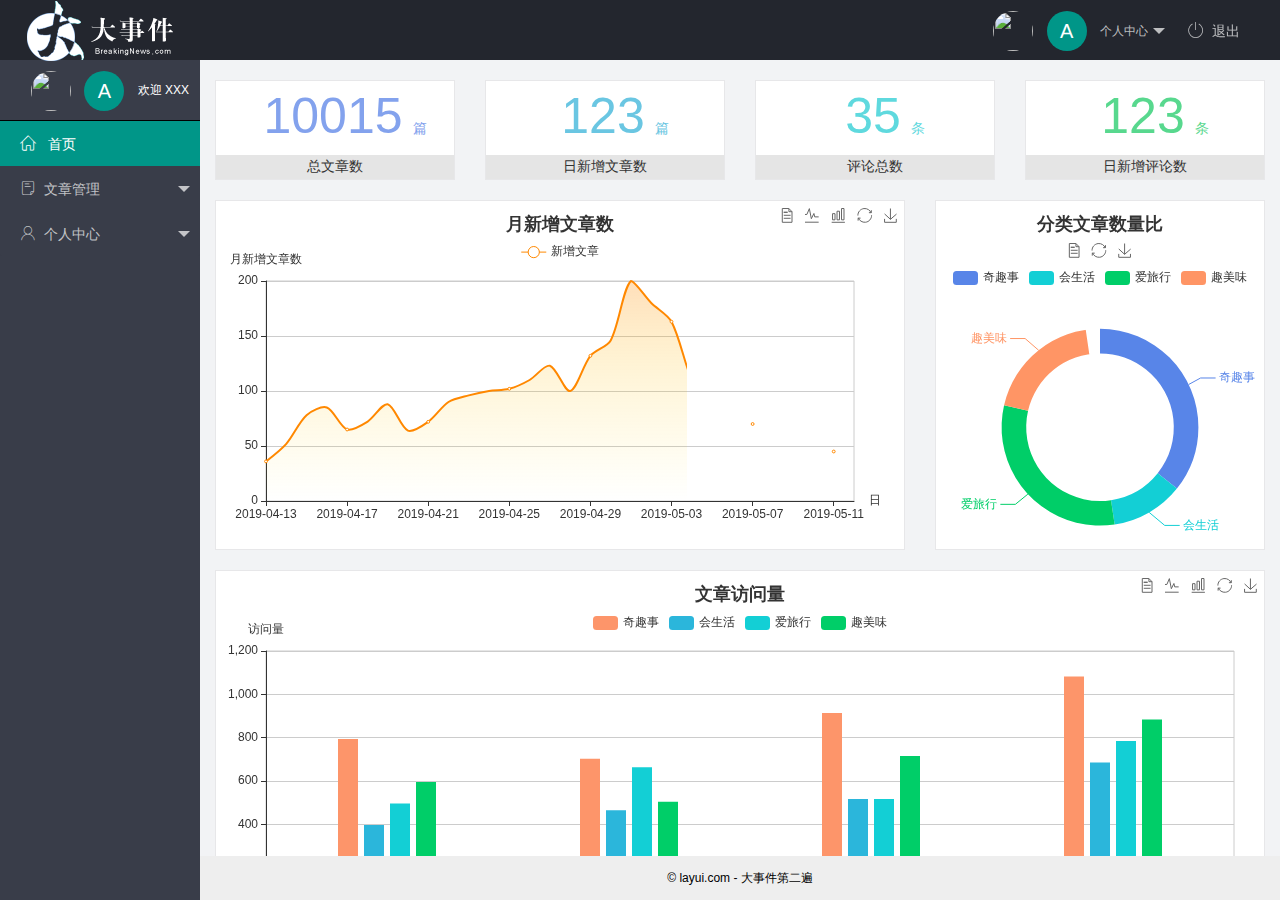
==== commit 68aa5ed0: "个人中心功能完成" ====
--- a/index.html
+++ b/index.html
@@ -29,12 +29,13 @@
                             个人中心
                         </a>
                         <dl class="layui-nav-child">
-                            <dd><a href="">基本资料</a></dd>
-                            <dd><a href="">更换头像</a></dd>
-                            <dd><a href="">重置密码</a></dd>
+                            <dd><a href="user/user_info.html" target="fm">基本资料</a></dd>
+                            <dd><a href="/user/user_avatar.html" target="fm">更换头像</a></dd>
+                            <dd><a href="/user/user_pwd.html" target="fm">重置密码</a></dd>
                         </dl>
                     </li>
-                    <li class="layui-nav-item"><a href="" id="btnLogout"><span class="iconfont icon-tuichu"></span>退出</a></li>
+                    <li class="layui-nav-item"><a href="" id="btnLogout"><span
+                                class="iconfont icon-tuichu"></span>退出</a></li>
                 </ul>
             </div>
 
@@ -52,7 +53,7 @@
                                 <span class="iconfont icon-home"></span>
                                 首页
                             </a></li>
-
+                        <!-- 文章管理 -->
                         <li class="layui-nav-item">
                             <a class="" href="javascript:;"><span class="iconfont icon-16"></span>文章管理</a>
 
@@ -65,14 +66,18 @@
                                 </dd>
                             </dl>
                         </li>
+                        <!-- 个人中心 -->
                         <li class="layui-nav-item">
                             <a href="javascript:;"><span class="iconfont icon-user"></span>个人中心</a>
                             <dl class="layui-nav-child">
-                                <dd><a href="javascript:;"><i class="layui-icon layui-icon-app"></i> 基本资料</a>
+                                <dd><a href="user/user_info.html" target="fm"><i class="layui-icon layui-icon-app"></i>
+                                        基本资料</a>
                                 </dd>
-                                <dd><a href="javascript:;"><i class="layui-icon layui-icon-app"></i> 更改头像</a>
+                                <dd><a href="/user/user_avatar.html" target="fm"><i
+                                            class="layui-icon layui-icon-app"></i> 更改头像</a>
                                 </dd>
-                                <dd><a href="javascript:;"><i class="layui-icon layui-icon-app"></i> 重置密码</a>
+                                <dd><a href="/user/user_pwd.html" target="fm"><i class="layui-icon layui-icon-app"></i>
+                                        重置密码</a>
                                 </dd>
                             </dl>
                         </li>
